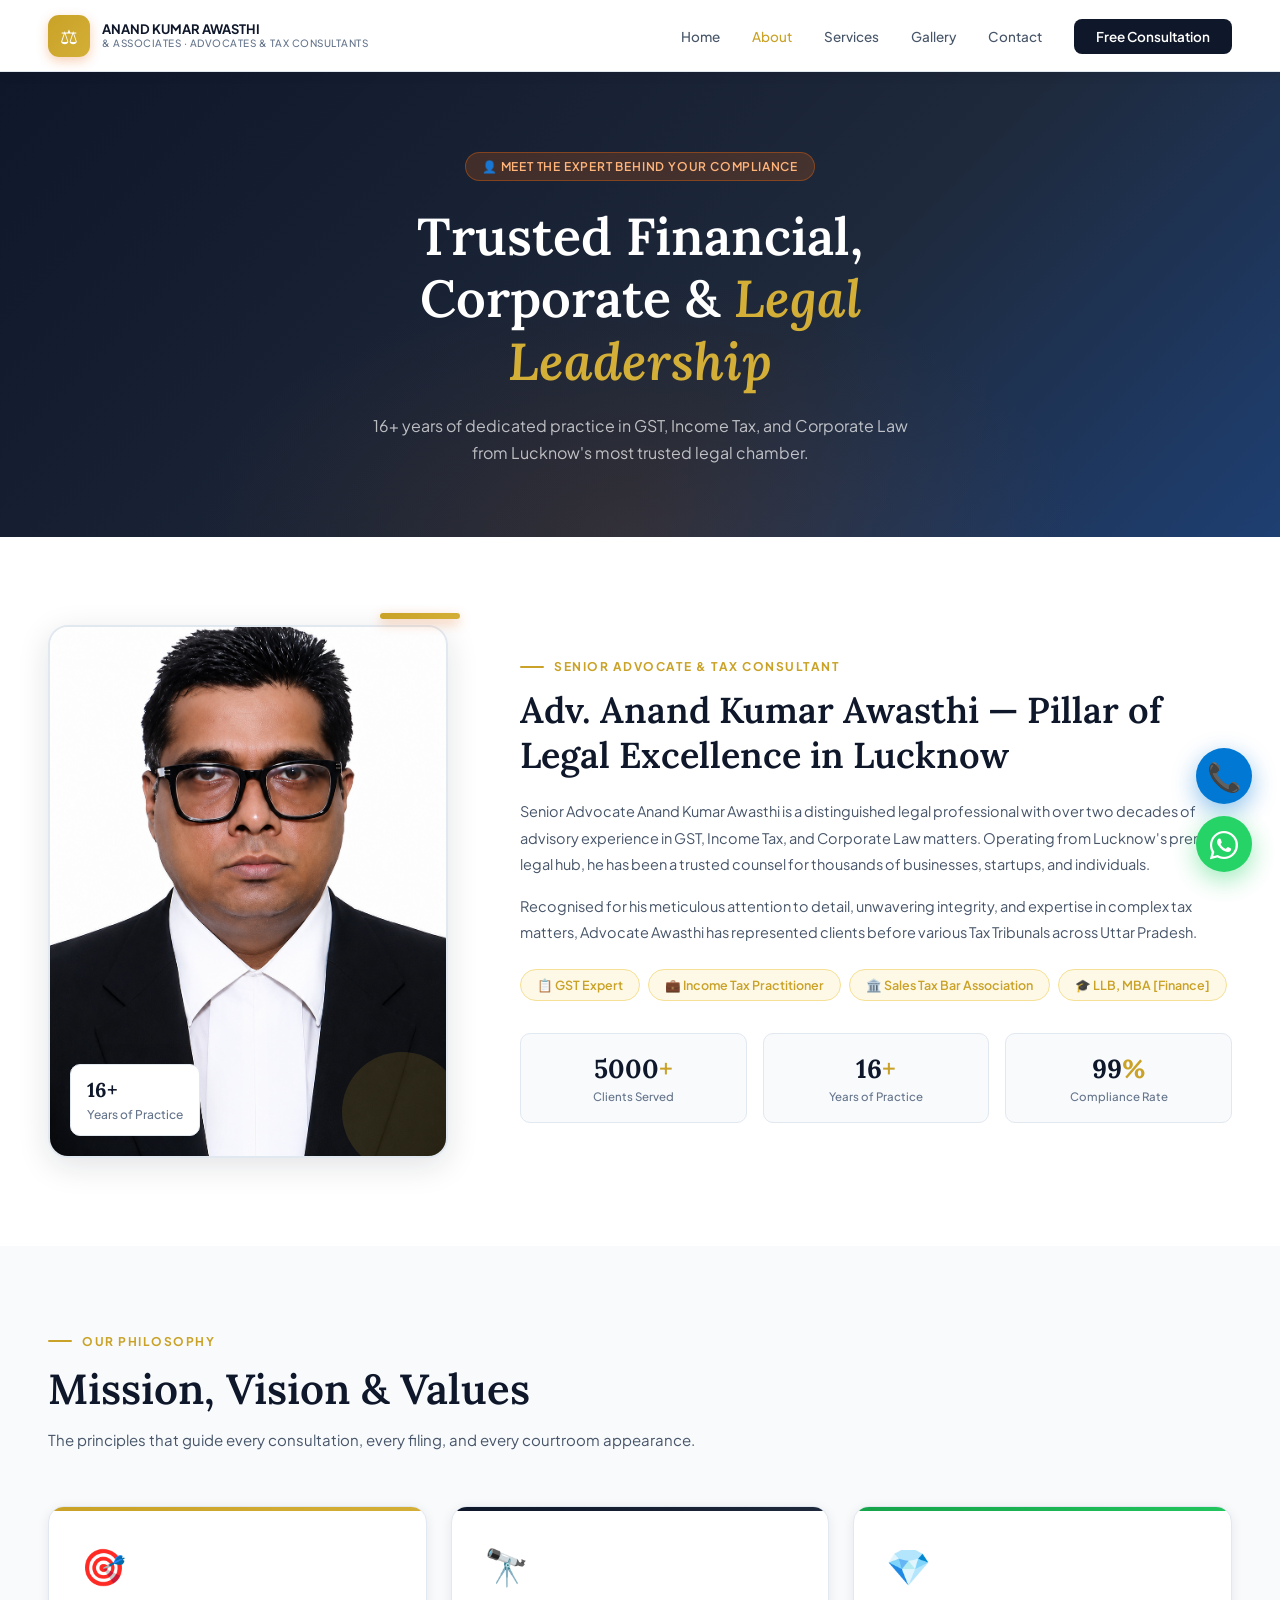
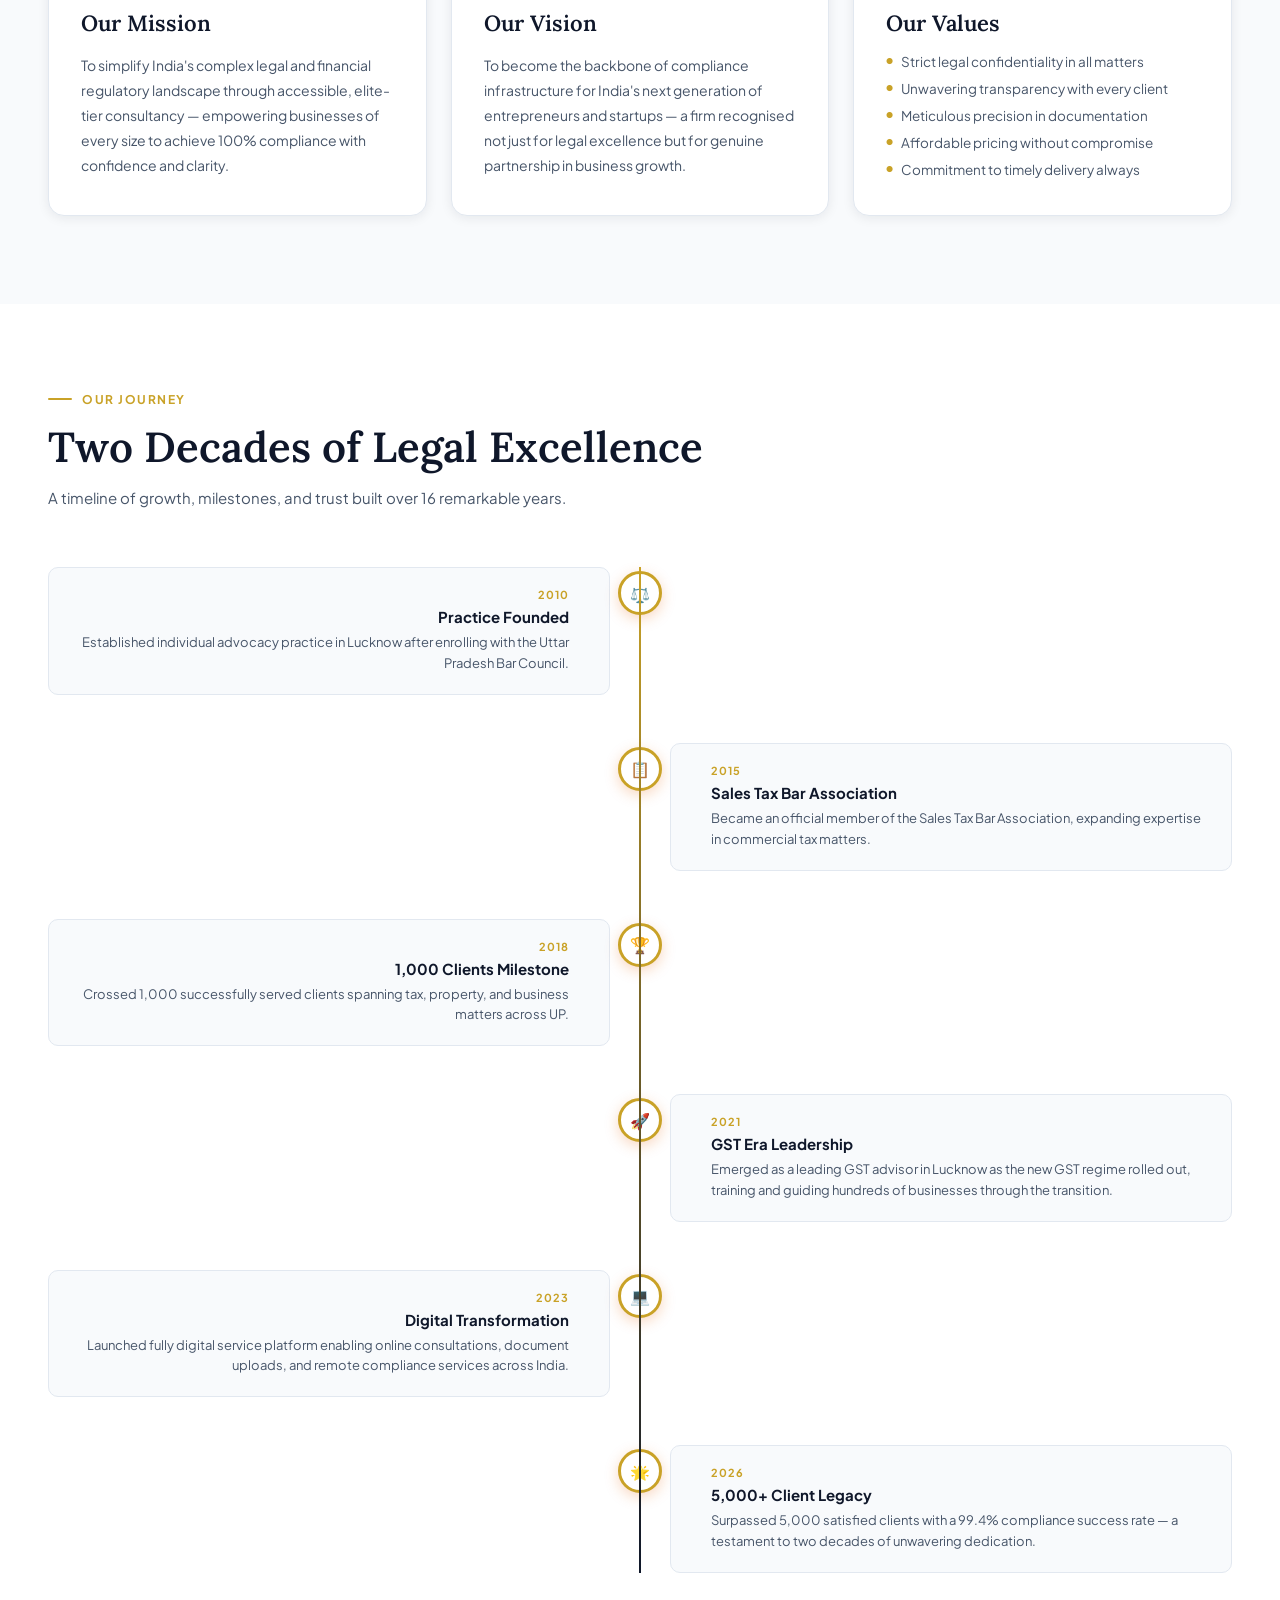
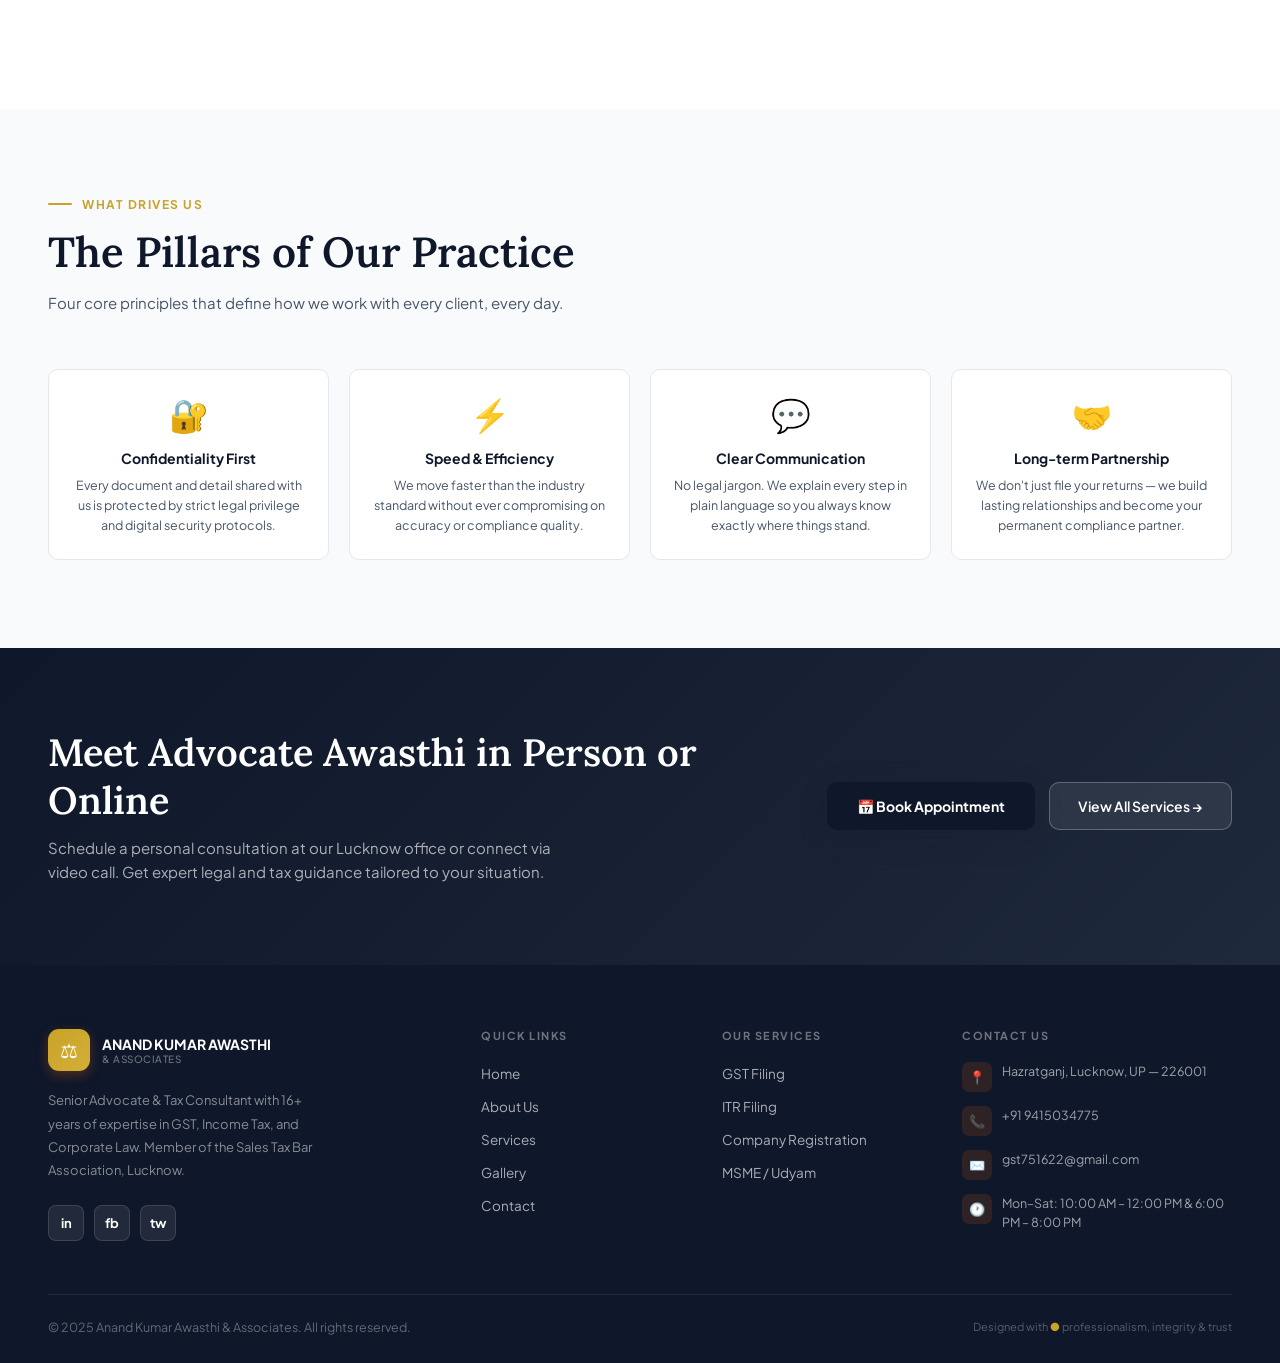
==== about.html @ 97f3510e "koi" ====
<!DOCTYPE html>
<html lang="en">
<head>
<meta charset="UTF-8">
<meta name="viewport" content="width=device-width, initial-scale=1.0">
<title>About Us — Anand Kumar Awasthi & Associates</title>
<link href="https://fonts.googleapis.com/css2?family=Plus+Jakarta+Sans:wght@300;400;500;600;700;800&family=Lora:ital,wght@0,400;0,600;0,700;1,400;1,600&display=swap" rel="stylesheet">
<link rel="stylesheet" href="https://cdn.jsdelivr.net/npm/bootstrap-icons@1.13.1/font/bootstrap-icons.min.css">
<style>
  :root {
    --navy: #0F172A;
    --navy-light: #1E293B;
    --navy-mid: #334155;
    --orange: #C9A227;
    --orange-light: #D4AF37;
    --orange-pale: #FEF9E7;
    --orange-mid: #F5E095;
    --white: #FFFFFF;
    --off-white: #F8FAFC;
    --cream: #F8FAFC;
    --text-dark: #111827;
    --text-mid: #475569;
    --text-light: #64748B;
    --border: #E2E8F0;
    --shadow-sm: 0 2px 12px rgba(15,23,42,0.08);
    --shadow-md: 0 8px 32px rgba(15,23,42,0.12);
    --shadow-lg: 0 20px 60px rgba(15,23,42,0.18);
    --radius: 16px;
    --radius-sm: 10px;
  }
  *, *::before, *::after { box-sizing: border-box; margin: 0; padding: 0; }
  html { scroll-behavior: smooth; }
  body { font-family: 'Plus Jakarta Sans', sans-serif; background: var(--cream); color: var(--text-dark); overflow-x: hidden; }

  nav {
    position: sticky; top: 0; z-index: 200;
    background: rgba(255,255,255,0.96); backdrop-filter: blur(20px);
    border-bottom: 1px solid var(--border);
    padding: 0 48px; display: flex; align-items: center;
    justify-content: space-between; height: 72px; box-shadow: var(--shadow-sm);
  }
  .nav-logo { display: flex; align-items: center; gap: 12px; text-decoration: none; }
  .nav-logo-icon { width: 42px; height: 42px; background: linear-gradient(135deg, var(--orange), var(--orange-light)); border-radius: 11px; display: flex; align-items: center; justify-content: center; font-size: 20px; color: white; box-shadow: 0 4px 12px rgba(232,101,10,0.3); }
  .nav-logo-text { display: flex; flex-direction: column; line-height: 1.2; }
  .nav-logo-text strong { font-size: 13px; font-weight: 700; color: var(--navy); }
  .nav-logo-text span { font-size: 10px; color: var(--text-light); letter-spacing: 0.5px; text-transform: uppercase; font-weight: 500; }
  .nav-links { display: flex; align-items: center; gap: 32px; list-style: none; }
  .nav-links a { text-decoration: none; font-size: 13.5px; font-weight: 500; color: var(--text-mid); transition: color 0.2s; }
  .nav-links a:hover, .nav-links a.active { color: var(--orange); }
  .nav-cta { background: var(--navy); color: white !important; padding: 9px 22px; border-radius: 8px; font-weight: 600 !important; transition: all 0.2s !important; }
  .nav-cta:hover { background: var(--navy-light) !important; transform: translateY(-1px); }

  .page-hero {
    background: linear-gradient(135deg, var(--navy) 0%, var(--navy-light) 60%, #1e3f72 100%);
    padding: 80px 48px 70px; text-align: center; position: relative; overflow: hidden;
  }
  .page-hero::before { content: ''; position: absolute; inset: 0; background: radial-gradient(ellipse 50% 80% at 50% 100%, rgba(232,101,10,0.1), transparent 70%); }
  .hero-badge { display: inline-flex; align-items: center; gap: 6px; background: rgba(232,101,10,0.2); border: 1px solid rgba(232,101,10,0.4); border-radius: 100px; padding: 6px 16px; font-size: 12px; color: #FFB47A; font-weight: 600; letter-spacing: 0.8px; text-transform: uppercase; margin-bottom: 24px; position: relative; z-index: 1; }
  .page-hero h1 { font-family: 'Lora', serif; font-size: clamp(32px,4.5vw,52px); color: white; font-weight: 600; line-height: 1.2; max-width: 680px; margin: 0 auto 20px; position: relative; z-index: 1; }
  .page-hero h1 em { color: var(--orange-light); font-style: italic; }
  .page-hero p { color: rgba(255,255,255,0.7); font-size: 16px; max-width: 540px; margin: 0 auto; line-height: 1.7; position: relative; z-index: 1; }

  /* ADVOCATE SPOTLIGHT */
  .spotlight { background: white; padding: 88px 48px; }
  .spotlight-inner { max-width: 1240px; margin: 0 auto; display: grid; grid-template-columns: 400px 1fr; gap: 72px; align-items: center; }
  .advocate-portrait {
    position: relative;
  }
  .portrait-frame {
    width: 100%; aspect-ratio: 3/4; border-radius: 20px;
    background: linear-gradient(135deg, var(--off-white) 0%, #EDE8E0 100%);
    border: 2px solid var(--border); position: relative; overflow: hidden;
    display: flex; align-items: center; justify-content: center;
    box-shadow: var(--shadow-md);
  }
  .portrait-placeholder {
    display: flex; flex-direction: column; align-items: center;
    justify-content: center; gap: 12px; width: 100%; height: 100%;
  }
  .portrait-placeholder .pp-icon { font-size: 80px; opacity: 0.3; }
  .portrait-placeholder p { font-size: 13px; color: var(--text-mid); font-weight: 500; opacity: 0.3; }
  .portrait-placeholder img { width: 100%; height: 100%; object-fit: cover; opacity: 1; }
  .portrait-accent {
    position: absolute; bottom: -16px; right: -16px;
    width: 120px; height: 120px;
    background: linear-gradient(135deg, var(--orange), var(--orange-light));
    border-radius: 50%; opacity: 0.15;
  }
  .portrait-badge {
    position: absolute; bottom: 20px; left: 20px;
    background: white; border: 1px solid var(--border);
    border-radius: var(--radius-sm); padding: 12px 16px;
    box-shadow: var(--shadow-md);
  }
  .portrait-badge strong { display: block; font-size: 20px; font-weight: 800; color: var(--navy); font-family: 'Lora', serif; }
  .portrait-badge span { font-size: 12px; color: var(--text-light); font-weight: 500; }
  .advocate-bars {
    position: absolute; top: -12px; right: -12px;
    width: 80px; height: 6px; border-radius: 3px;
    background: linear-gradient(90deg, var(--orange), var(--orange-light));
    box-shadow: 0 4px 12px rgba(232,101,10,0.4);
  }

  .advocate-info .section-label { display: flex; align-items: center; gap: 10px; font-size: 12px; font-weight: 700; letter-spacing: 1.5px; text-transform: uppercase; color: var(--orange); margin-bottom: 14px; }
  .advocate-info .section-label::before { content: ''; display: block; width: 24px; height: 2px; background: var(--orange); border-radius: 2px; }
  .advocate-info h2 { font-family: 'Lora', serif; font-size: clamp(26px,3vw,36px); color: var(--navy); font-weight: 600; line-height: 1.25; margin-bottom: 20px; }
  .advocate-info p { color: var(--text-mid); font-size: 14.5px; line-height: 1.8; margin-bottom: 16px; }
  .credential-tags { display: flex; flex-wrap: wrap; gap: 8px; margin: 24px 0; }
  .credential-tag { padding: 7px 16px; background: var(--orange-pale); border: 1px solid var(--orange-mid); border-radius: 100px; font-size: 12.5px; font-weight: 600; color: var(--orange); }
  .credential-stats { display: grid; grid-template-columns: repeat(3,1fr); gap: 16px; margin-top: 32px; }
  .cs-item { background: var(--off-white); border: 1px solid var(--border); border-radius: var(--radius-sm); padding: 18px 20px; text-align: center; transition: all 0.2s; }
  .cs-item:hover { background: var(--navy); border-color: var(--navy); }
  .cs-item:hover .cs-num, .cs-item:hover .cs-label { color: white; }
  .cs-num { font-size: 26px; font-weight: 800; color: var(--navy); font-family: 'Lora', serif; }
  .cs-num span { color: var(--orange); }
  .cs-item:hover .cs-num span { color: var(--orange-light); }
  .cs-label { font-size: 11.5px; color: var(--text-light); font-weight: 500; margin-top: 4px; }

  /* MVV CARDS */
  .mvv-section { background: var(--off-white); padding: 88px 48px; }
  .section-header { max-width: 1240px; margin: 0 auto 52px; }
  .section-label { display: flex; align-items: center; gap: 10px; font-size: 12px; font-weight: 700; letter-spacing: 1.5px; text-transform: uppercase; color: var(--orange); margin-bottom: 14px; }
  .section-label::before { content: ''; display: block; width: 24px; height: 2px; background: var(--orange); border-radius: 2px; }
  .section-title { font-family: 'Lora', serif; font-size: clamp(28px,3.5vw,42px); color: var(--navy); font-weight: 600; line-height: 1.25; margin-bottom: 12px; }
  .section-sub { color: var(--text-mid); font-size: 15px; line-height: 1.75; }
  .mvv-grid { max-width: 1240px; margin: 0 auto; display: grid; grid-template-columns: repeat(3,1fr); gap: 24px; }
  .mvv-card { background: white; border: 1px solid var(--border); border-radius: var(--radius); padding: 36px 32px; box-shadow: var(--shadow-sm); transition: all 0.3s; position: relative; overflow: hidden; }
  .mvv-card::after { content: ''; position: absolute; top: 0; left: 0; right: 0; height: 4px; }
  .mvv-card.mission::after { background: linear-gradient(90deg, var(--orange), var(--orange-light)); }
  .mvv-card.vision::after { background: linear-gradient(90deg, var(--navy), var(--navy-light)); }
  .mvv-card.values::after { background: linear-gradient(90deg, #16a34a, #22c55e); }
  .mvv-card:hover { box-shadow: var(--shadow-md); transform: translateY(-4px); }
  .mvv-icon { font-size: 36px; margin-bottom: 20px; }
  .mvv-card h3 { font-family: 'Lora', serif; font-size: 22px; color: var(--navy); font-weight: 600; margin-bottom: 16px; }
  .mvv-card p { font-size: 14px; color: var(--text-mid); line-height: 1.8; }
  .mvv-list { list-style: none; display: flex; flex-direction: column; gap: 10px; margin-top: 14px; }
  .mvv-list li { font-size: 13.5px; color: var(--text-mid); display: flex; align-items: center; gap: 8px; }
  .mvv-list li::before { content: '●'; color: var(--orange); font-size: 8px; flex-shrink: 0; }

  /* TIMELINE */
  .timeline-section { background: white; padding: 88px 48px; }
  .timeline-inner { max-width: 1240px; margin: 0 auto; }
  .timeline { margin-top: 56px; position: relative; }
  .timeline::before { content: ''; position: absolute; left: 50%; transform: translateX(-50%); top: 0; bottom: 0; width: 2px; background: linear-gradient(to bottom, var(--orange), var(--navy)); }
  .timeline-item { display: grid; grid-template-columns: 1fr 60px 1fr; gap: 0; margin-bottom: 48px; align-items: start; }
  .timeline-item:nth-child(odd) .tl-content { grid-column: 1; text-align: right; padding-right: 40px; }
  .timeline-item:nth-child(odd) .tl-empty { grid-column: 3; }
  .timeline-item:nth-child(even) .tl-content { grid-column: 3; padding-left: 40px; }
  .timeline-item:nth-child(even) .tl-empty { grid-column: 1; }
  .tl-dot { grid-column: 2; display: flex; justify-content: center; align-items: flex-start; padding-top: 4px; }
  .tl-dot-inner { width: 44px; height: 44px; border-radius: 50%; background: white; border: 3px solid var(--orange); display: flex; align-items: center; justify-content: center; font-size: 16px; box-shadow: 0 4px 14px rgba(232,101,10,0.25); }
  .tl-content { background: var(--off-white); border: 1px solid var(--border); border-radius: var(--radius-sm); padding: 20px 24px; transition: all 0.2s; }
  .tl-content:hover { box-shadow: var(--shadow-sm); border-color: rgba(232,101,10,0.2); }
  .tl-year { font-size: 11px; font-weight: 700; color: var(--orange); letter-spacing: 1px; text-transform: uppercase; margin-bottom: 6px; }
  .tl-content h4 { font-size: 15px; font-weight: 700; color: var(--navy); margin-bottom: 6px; }
  .tl-content p { font-size: 13px; color: var(--text-mid); line-height: 1.6; }

  /* TEAM SECTION */
  .team-section { background: var(--cream); padding: 88px 48px; }
  .values-grid { max-width: 1240px; margin: 52px auto 0; display: grid; grid-template-columns: repeat(4,1fr); gap: 20px; }
  .value-card { background: white; border: 1px solid var(--border); border-radius: var(--radius-sm); padding: 24px 20px; text-align: center; transition: all 0.3s; }
  .value-card:hover { box-shadow: var(--shadow-sm); transform: translateY(-3px); border-color: rgba(232,101,10,0.2); }
  .vc-icon { font-size: 32px; margin-bottom: 14px; }
  .value-card h4 { font-size: 14px; font-weight: 700; color: var(--navy); margin-bottom: 8px; }
  .value-card p { font-size: 12.5px; color: var(--text-mid); line-height: 1.6; }

  /* CTA */
  .cta-section { background: linear-gradient(135deg, var(--navy), var(--navy-light)); padding: 80px 48px; }
  .cta-inner { max-width: 1240px; margin: 0 auto; display: flex; align-items: center; justify-content: space-between; gap: 48px; }
  .cta-text h2 { font-family: 'Lora', serif; font-size: clamp(26px,3vw,38px); color: white; font-weight: 600; margin-bottom: 12px; }
  .cta-text p { color: rgba(255,255,255,0.65); font-size: 15px; max-width: 540px; line-height: 1.65; }
  .btn-primary { padding: 14px 30px; background: var(--navy); border: none; border-radius: 10px; font-family: 'Plus Jakarta Sans', sans-serif; font-size: 14px; font-weight: 700; color: white; cursor: pointer; box-shadow: var(--shadow-md); transition: all 0.25s; text-decoration: none; display: inline-flex; align-items: center; gap: 8px; }
  .btn-primary:hover { transform: translateY(-3px); box-shadow: var(--shadow-lg); background: var(--navy-light); }
  .btn-outline { padding: 14px 28px; background: rgba(255,255,255,0.08); border: 1.5px solid rgba(255,255,255,0.25); border-radius: 10px; font-family: 'Plus Jakarta Sans', sans-serif; font-size: 14px; font-weight: 600; color: white; cursor: pointer; transition: all 0.25s; text-decoration: none; display: inline-flex; align-items: center; gap: 8px; }
  .btn-outline:hover { background: rgba(255,255,255,0.15); }
  .cta-btns { display: flex; gap: 14px; flex-shrink: 0; }

  footer { background: var(--navy); color: white; padding: 64px 48px 28px; }
  .footer-grid { display: grid; grid-template-columns: 2fr 1fr 1fr 1.4fr; gap: 48px; max-width: 1240px; margin: 0 auto 48px; }
  .footer-brand p { font-size: 13px; color: rgba(255,255,255,0.5); line-height: 1.8; margin: 18px 0 22px; max-width: 280px; }
  .footer-socials { display: flex; gap: 10px; }
  .social-btn { width: 36px; height: 36px; border-radius: 8px; background: rgba(255,255,255,0.08); border: 1px solid rgba(255,255,255,0.12); display: flex; align-items: center; justify-content: center; font-size: 13px; cursor: pointer; transition: all 0.2s; color: white; text-decoration: none; font-weight: 700; }
  .social-btn:hover { background: var(--orange); border-color: var(--orange); }
  .footer-col h4 { font-size: 11px; font-weight: 700; text-transform: uppercase; letter-spacing: 1.5px; color: rgba(255,255,255,0.4); margin-bottom: 20px; }
  .footer-col ul { list-style: none; display: flex; flex-direction: column; gap: 12px; }
  .footer-col ul li a { font-size: 13.5px; color: rgba(255,255,255,0.65); text-decoration: none; transition: color 0.2s; }
  .footer-col ul li a:hover { color: var(--orange-light); }
  .fci { display: flex; align-items: flex-start; gap: 10px; margin-bottom: 14px; }
  .fci-icon { width: 30px; height: 30px; background: rgba(232,101,10,0.15); border-radius: 7px; display: flex; align-items: center; justify-content: center; font-size: 13px; flex-shrink: 0; }
  .fci-text { font-size: 12.5px; color: rgba(255,255,255,0.6); line-height: 1.5; }
  .footer-bottom { border-top: 1px solid rgba(255,255,255,0.08); padding-top: 24px; max-width: 1240px; margin: 0 auto; display: flex; align-items: center; justify-content: space-between; }
  .footer-bottom p { font-size: 12.5px; color: rgba(255,255,255,0.35); }
  .footer-badge { font-size: 11px; color: rgba(255,255,255,0.3); }
  .footer-badge span { color: var(--orange); }
  .contact-fab-group {
    position: fixed;
    bottom: 28px;
    right: 28px;
    display: flex;
    flex-direction: column;
    gap: 12px;
    z-index: 999;
  }

  .wa-fab,
  .call-fab {
    width: 56px;
    height: 56px;
    border-radius: 50%;
    display: flex;
    align-items: center;
    justify-content: center;
    font-size: 28px;
    text-decoration: none;
    box-shadow: 0 8px 24px rgba(0, 0, 0, 0.25);
    transition: all 0.3s ease;
    border: none;
    cursor: pointer;
  }

  .wa-fab {
    background: #25D366;
    color: white;
    box-shadow: 0 8px 24px rgba(37, 211, 102, 0.45);
    animation: waPulse 2.5s infinite;
  }

  .wa-fab:hover {
    transform: scale(1.15) translateY(-8px);
    box-shadow: 0 12px 32px rgba(37, 211, 102, 0.6);
  }

  .call-fab {
    background: #0078D4;
    color: white;
    box-shadow: 0 8px 24px rgba(0, 120, 212, 0.45);
    animation: callPulse 2.5s infinite 0.3s;
  }

  .call-fab:hover {
    transform: scale(1.15) translateY(-8px);
    box-shadow: 0 12px 32px rgba(0, 120, 212, 0.6);
  }

  @keyframes waPulse {
    0%, 100% { box-shadow: 0 8px 24px rgba(37, 211, 102, 0.45); }
    50% { box-shadow: 0 8px 36px rgba(37, 211, 102, 0.7); }
  }

  @keyframes callPulse {
    0%, 100% { box-shadow: 0 8px 24px rgba(201, 162, 39, 0.45); }
    50% { box-shadow: 0 8px 36px rgba(201, 162, 39, 0.7); }
  }
  ::-webkit-scrollbar { width: 6px; } ::-webkit-scrollbar-thumb { background: rgba(232,101,10,0.3); border-radius: 3px; }
</style>
<link rel="stylesheet" href="style.css">
</head>
<body>

<nav>
  <a href="index.html" class="nav-logo">
    <div class="nav-logo-icon">&#9878;</div>
    <div class="nav-logo-text">
      <strong>ANAND KUMAR AWASTHI</strong>
      <span>& Associates · Advocates & Tax Consultants</span>
    </div>
  </a>
  <input class="nav-check" type="checkbox" id="nav-toggle" aria-label="Open navigation menu">
  <label class="nav-toggle" for="nav-toggle">
    <span></span>
    <span></span>
    <span></span>
  </label>
  <ul class="nav-links">
    <li><a href="index.html">Home</a></li>
    <li><a href="about.html" class="active">About</a></li>
    <li><a href="services.html">Services</a></li>
    <li><a href="gallery.html">Gallery</a></li>
    <li><a href="contact.html">Contact</a></li>
    <li><a href="contact.html" class="nav-cta">Free Consultation</a></li>
  </ul>
</nav>

<div class="page-hero">
  <div class="hero-badge">👤 Meet the Expert Behind Your Compliance</div>
  <h1>Trusted Financial, Corporate & <em>Legal Leadership</em></h1>
  <p>16+ years of dedicated practice in GST, Income Tax, and Corporate Law from Lucknow's most trusted legal chamber.</p>
</div>

<!-- ADVOCATE SPOTLIGHT -->
<section class="spotlight">
  <div class="spotlight-inner">
    <div class="advocate-portrait">
      <div class="portrait-frame">
        <div class="portrait-placeholder">
          
          <img src="./images/anand kumar awasthi.png" alt="">
        </div>
        <div class="portrait-accent"></div>
        <div class="portrait-badge">
          <strong>16+</strong>
          <span>Years of Practice</span>
        </div>
      </div>
      <div class="advocate-bars"></div>
    </div>
    <div class="advocate-info">
      <div class="section-label">Senior Advocate & Tax Consultant</div>
      <h2>Adv. Anand Kumar Awasthi — Pillar of Legal Excellence in Lucknow</h2>
      <p>Senior Advocate Anand Kumar Awasthi is a distinguished legal professional with over two decades of advisory experience in GST, Income Tax, and Corporate Law matters. Operating from Lucknow's premier legal hub, he has been a trusted counsel for thousands of businesses, startups, and individuals.</p>
      <p>Recognised for his meticulous attention to detail, unwavering integrity, and expertise in complex tax matters, Advocate Awasthi has represented clients before various Tax Tribunals across Uttar Pradesh.</p>
      <div class="credential-tags">
        <span class="credential-tag">📋 GST Expert</span>
        <span class="credential-tag">💼 Income Tax Practitioner</span>
        <span class="credential-tag">🏛️ Sales Tax Bar Association</span>
        <span class="credential-tag">🎓 LLB, MBA [Finance]</span>
      </div>
      <div class="credential-stats">
        <div class="cs-item">
          <div class="cs-num">5000<span>+</span></div>
          <div class="cs-label">Clients Served</div>
        </div>
        <div class="cs-item">
          <div class="cs-num">16<span>+</span></div>
          <div class="cs-label">Years of Practice</div>
        </div>
        <div class="cs-item">
          <div class="cs-num">99<span>%</span></div>
          <div class="cs-label">Compliance Rate</div>
        </div>
      </div>
    </div>
  </div>
</section>

<!-- MISSION VISION VALUES -->
<section class="mvv-section">
  <div class="section-header">
    <div class="section-label">Our Philosophy</div>
    <h2 class="section-title">Mission, Vision & Values</h2>
    <p class="section-sub">The principles that guide every consultation, every filing, and every courtroom appearance.</p>
  </div>
  <div class="mvv-grid">
    <div class="mvv-card mission">
      <div class="mvv-icon">🎯</div>
      <h3>Our Mission</h3>
      <p>To simplify India's complex legal and financial regulatory landscape through accessible, elite-tier consultancy — empowering businesses of every size to achieve 100% compliance with confidence and clarity.</p>
    </div>
    <div class="mvv-card vision">
      <div class="mvv-icon">🔭</div>
      <h3>Our Vision</h3>
      <p>To become the backbone of compliance infrastructure for India's next generation of entrepreneurs and startups — a firm recognised not just for legal excellence but for genuine partnership in business growth.</p>
    </div>
    <div class="mvv-card values">
      <div class="mvv-icon">💎</div>
      <h3>Our Values</h3>
      <ul class="mvv-list">
        <li>Strict legal confidentiality in all matters</li>
        <li>Unwavering transparency with every client</li>
        <li>Meticulous precision in documentation</li>
        <li>Affordable pricing without compromise</li>
        <li>Commitment to timely delivery always</li>
      </ul>
    </div>
  </div>
</section>

<!-- FIRM TIMELINE -->
<section class="timeline-section">
  <div class="timeline-inner">
    <div class="section-label">Our Journey</div>
    <h2 class="section-title">Two Decades of Legal Excellence</h2>
    <p class="section-sub">A timeline of growth, milestones, and trust built over 16 remarkable years.</p>
    <div class="timeline">
      <div class="timeline-item">
        <div class="tl-content">
          <div class="tl-year">2010</div>
          <h4>Practice Founded</h4>
          <p>Established individual advocacy practice in Lucknow after enrolling with the Uttar Pradesh Bar Council.</p>
        </div>
        <div class="tl-dot"><div class="tl-dot-inner">⚖️</div></div>
        <div class="tl-empty"></div>
      </div>
      <div class="timeline-item">
        <div class="tl-empty"></div>
        <div class="tl-dot"><div class="tl-dot-inner">📋</div></div>
        <div class="tl-content">
          <div class="tl-year">2015</div>
          <h4>Sales Tax Bar Association</h4>
          <p>Became an official member of the Sales Tax Bar Association, expanding expertise in commercial tax matters.</p>
        </div>
      </div>
      <div class="timeline-item">
        <div class="tl-content">
          <div class="tl-year">2018</div>
          <h4>1,000 Clients Milestone</h4>
          <p>Crossed 1,000 successfully served clients spanning tax, property, and business matters across UP.</p>
        </div>
        <div class="tl-dot"><div class="tl-dot-inner">🏆</div></div>
        <div class="tl-empty"></div>
      </div>
      <div class="timeline-item">
        <div class="tl-empty"></div>
        <div class="tl-dot"><div class="tl-dot-inner">🚀</div></div>
        <div class="tl-content">
          <div class="tl-year">2021</div>
          <h4>GST Era Leadership</h4>
          <p>Emerged as a leading GST advisor in Lucknow as the new GST regime rolled out, training and guiding hundreds of businesses through the transition.</p>
        </div>
      </div>
      <div class="timeline-item">
        <div class="tl-content">
          <div class="tl-year">2023</div>
          <h4>Digital Transformation</h4>
          <p>Launched fully digital service platform enabling online consultations, document uploads, and remote compliance services across India.</p>
        </div>
        <div class="tl-dot"><div class="tl-dot-inner">💻</div></div>
        <div class="tl-empty"></div>
      </div>
      <div class="timeline-item">
        <div class="tl-empty"></div>
        <div class="tl-dot"><div class="tl-dot-inner">🌟</div></div>
        <div class="tl-content">
          <div class="tl-year">2026</div>
          <h4>5,000+ Client Legacy</h4>
          <p>Surpassed 5,000 satisfied clients with a 99.4% compliance success rate — a testament to two decades of unwavering dedication.</p>
        </div>
      </div>
    </div>
  </div>
</section>

<!-- CORE VALUES -->
<section class="team-section">
  <div class="section-inner" style="max-width:1240px;margin:0 auto;">
    <div class="section-label">What Drives Us</div>
    <h2 class="section-title">The Pillars of Our Practice</h2>
    <p class="section-sub">Four core principles that define how we work with every client, every day.</p>
  </div>
  <div class="values-grid">
    <div class="value-card">
      <div class="vc-icon">🔐</div>
      <h4>Confidentiality First</h4>
      <p>Every document and detail shared with us is protected by strict legal privilege and digital security protocols.</p>
    </div>
    <div class="value-card">
      <div class="vc-icon">⚡</div>
      <h4>Speed & Efficiency</h4>
      <p>We move faster than the industry standard without ever compromising on accuracy or compliance quality.</p>
    </div>
    <div class="value-card">
      <div class="vc-icon">💬</div>
      <h4>Clear Communication</h4>
      <p>No legal jargon. We explain every step in plain language so you always know exactly where things stand.</p>
    </div>
    <div class="value-card">
      <div class="vc-icon">🤝</div>
      <h4>Long-term Partnership</h4>
      <p>We don't just file your returns — we build lasting relationships and become your permanent compliance partner.</p>
    </div>
  </div>
</section>

<!-- CTA -->
<section class="cta-section">
  <div class="cta-inner">
    <div class="cta-text">
      <h2>Meet Advocate Awasthi in Person or Online</h2>
      <p>Schedule a personal consultation at our Lucknow office or connect via video call. Get expert legal and tax guidance tailored to your situation.</p>
    </div>
    <div class="cta-btns">
      <a href="contact.html" class="btn-primary">📅 Book Appointment</a>
      <a href="services.html" class="btn-outline">View All Services →</a>
    </div>
  </div>
</section>

<!-- FOOTER -->
<footer>
  <div class="footer-grid">
    <div class="footer-brand">
      <a href="index.html" class="nav-logo" style="display:flex;align-items:center;gap:12px;text-decoration:none;">
        <div class="nav-logo-icon">⚖</div>
        <div class="nav-logo-text"><strong style="color:white;font-size:14px;">ANAND KUMAR AWASTHI</strong><span style="color:rgba(255,255,255,0.4);">& Associates</span></div>
      </a>
      <p>Senior Advocate & Tax Consultant with 16+ years of expertise in GST, Income Tax, and Corporate Law. Member of the Sales Tax Bar Association, Lucknow.</p>
      <div class="footer-socials"><a class="social-btn" href="#">in</a><a class="social-btn" href="#">fb</a><a class="social-btn" href="#">tw</a></div>
    </div>
    <div class="footer-col"><h4>Quick Links</h4><ul><li><a href="index.html">Home</a></li><li><a href="about.html">About Us</a></li><li><a href="services.html">Services</a></li><li><a href="gallery.html">Gallery</a></li><li><a href="contact.html">Contact</a></li></ul></div>
    <div class="footer-col"><h4>Our Services</h4><ul><li><a href="services.html">GST Filing</a></li><li><a href="services.html">ITR Filing</a></li><li><a href="services.html">Company Registration</a></li><li><a href="services.html">MSME / Udyam</a></li></ul></div>
    <div class="footer-col"><h4>Contact Us</h4>
      <div class="fci"><div class="fci-icon">📍</div><div class="fci-text">Hazratganj, Lucknow, UP — 226001</div></div>
      <div class="fci"><div class="fci-icon">📞</div><div class="fci-text">+91 9415034775</div></div>
      <div class="fci"><div class="fci-icon">✉️</div><div class="fci-text">gst751622@gmail.com</div></div>
      <div class="fci"><div class="fci-icon">🕐</div><div class="fci-text">Mon–Sat: 10:00 AM – 12:00 PM & 6:00 PM – 8:00 PM</div></div>
    </div>
  </div>
  <div class="footer-bottom">
    <p>© 2025 Anand Kumar Awasthi & Associates. All rights reserved.</p>
    <div class="footer-badge">Designed with <span>●</span> professionalism, integrity & trust</div>
  </div>
</footer>
<div class="contact-fab-group">
  <a href="tel:+919415034775" class="call-fab" title="Call Us">📞</a>
  <a href="https://wa.me/919415034775?utm_source=chatgpt.com" class="wa-fab" title="WhatsApp Us"><i class="bi bi-whatsapp"></i></a>
</div>
</body>
</html>
---- style.css ----
/* Shared responsive fixes for the advocate pages */
body {
  padding-top: 0 !important;
}

img,
iframe {
  max-width: 100%;
}

nav {
  position: sticky !important;
  top: 0;
  z-index: 1000 !important;
  width: 100%;
}

.nav-check {
  position: absolute;
  width: 1px;
  height: 1px;
  opacity: 0;
  pointer-events: none;
}

.nav-toggle {
  display: none;
  width: 42px;
  height: 42px;
  border: 1px solid var(--border);
  border-radius: 10px;
  align-items: center;
  justify-content: center;
  flex-direction: column;
  gap: 5px;
  cursor: pointer;
  background: var(--white);
  box-shadow: var(--shadow-sm);
}

.nav-toggle span {
  width: 18px;
  height: 2px;
  border-radius: 999px;
  background: var(--navy);
  transition: transform 0.2s ease, opacity 0.2s ease;
}

.nav-check:focus-visible + .nav-toggle {
  outline: 3px solid rgba(201, 162, 39, 0.35);
  outline-offset: 3px;
}

.nav-check:checked + .nav-toggle span:nth-child(1) {
  transform: translateY(7px) rotate(45deg);
}

.nav-check:checked + .nav-toggle span:nth-child(2) {
  opacity: 0;
}

.nav-check:checked + .nav-toggle span:nth-child(3) {
  transform: translateY(-7px) rotate(-45deg);
}

@media (max-width: 1180px) {
  nav {
    padding: 0 28px !important;
  }

  .nav-links {
    gap: 20px !important;
  }

  .hero-inner,
  .spotlight-inner,
  .contact-inner,
  .tab-grid {
    grid-template-columns: 1fr !important;
  }

  .hero-inner {
    gap: 42px !important;
  }

  .stats-inner,
  .services-preview-grid,
  .process-steps,
  .testimonials-grid,
  .mvv-grid,
  .values-grid,
  .reviews-grid {
    grid-template-columns: repeat(2, minmax(0, 1fr)) !important;
  }

  .why-grid {
    grid-template-columns: repeat(2, minmax(0, 1fr)) !important;
  }

  .footer-grid {
    grid-template-columns: repeat(2, minmax(0, 1fr)) !important;
  }

  .cta-inner,
  .cta-banner {
    align-items: flex-start !important;
    flex-direction: column !important;
  }
}

@media (max-width: 768px) {
  nav {
    min-height: 68px !important;
    height: 68px !important;
    padding: 0 18px !important;
  }

  .nav-logo {
    min-width: 0;
  }

  .nav-logo-icon {
    width: 38px !important;
    height: 38px !important;
    border-radius: 10px !important;
    flex: 0 0 auto;
    font-size: 18px !important;
  }

  .nav-logo-text {
    min-width: 0;
  }

  .nav-logo-text strong {
    display: block;
    max-width: 190px;
    overflow: hidden;
    text-overflow: ellipsis;
    white-space: nowrap;
  }

  .nav-logo-text span {
    display: none;
  }

  .nav-toggle {
    display: flex;
    flex: 0 0 auto;
  }

  .nav-links {
    position: absolute;
    top: calc(100% + 10px);
    left: 14px;
    right: 14px;
    display: none !important;
    flex-direction: column;
    align-items: stretch !important;
    gap: 4px !important;
    padding: 10px;
    background: rgba(255, 255, 255, 0.98);
    border: 1px solid var(--border);
    border-radius: 14px;
    box-shadow: var(--shadow-lg);
    max-height: calc(100vh - 92px);
    overflow-y: auto;
  }

  .nav-check:checked ~ .nav-links {
    display: flex !important;
  }

  .nav-links li,
  .nav-links a {
    width: 100%;
  }

  .nav-links a {
    display: flex;
    align-items: center;
    padding: 12px 14px;
    border-radius: 10px;
  }

  .nav-links a:hover,
  .nav-links a.active {
    background: var(--orange-pale);
  }

  .nav-cta {
    justify-content: center;
    margin-top: 4px;
  }

  .hero,
  section,
  .page-hero,
  .spotlight,
  .mvv-section,
  .timeline-section,
  .team-section,
  .contact-hero,
  .contact-section,
  .gallery-hero,
  .gallery-section,
  .reviews-section,
  .cta-section,
  main,
  footer {
    padding-left: 20px !important;
    padding-right: 20px !important;
  }

  .hero {
    min-height: auto !important;
    padding-top: 72px !important;
    padding-bottom: 64px !important;
  }

  .hero-left,
  .page-hero,
  .contact-hero,
  .gallery-hero {
    text-align: center;
  }

  .hero-btns,
  .cta-btns,
  .cta-actions {
    width: 100%;
    flex-direction: column;
  }

  .hero-btns a,
  .cta-btns a,
  .cta-actions button,
  .btn-primary,
  .btn-outline,
  .cta-primary,
  .cta-secondary {
    width: 100%;
    justify-content: center;
    text-align: center;
  }

  .hero-card {
    align-items: flex-start !important;
    padding: 18px !important;
  }

  .hc-badge {
    margin-left: 0 !important;
  }

  .stats-section {
    padding-left: 0 !important;
    padding-right: 0 !important;
  }

  .stats-inner,
  .services-preview-grid,
  .process-steps,
  .testimonials-grid,
  .why-grid,
  .mvv-grid,
  .values-grid,
  .reviews-grid,
  .services-grid,
  .form-grid,
  .form-row,
  .info-meta,
  .time-slots,
  .mode-toggle,
  .tab-grid,
  .footer-grid {
    grid-template-columns: 1fr !important;
  }

  .stat-item {
    border-right: none !important;
    border-bottom: 1px solid var(--border);
    padding: 26px 20px !important;
  }

  .stat-item:last-child {
    border-bottom: none;
  }

  .process-steps::before {
    display: none;
  }

  .process-step {
    padding: 0 !important;
  }

  .spotlight-inner {
    gap: 36px !important;
  }

  .portrait-frame {
    max-width: 340px;
    margin: 0 auto;
  }

  .credential-stats {
    grid-template-columns: 1fr !important;
  }

  .timeline::before {
    left: 22px !important;
    transform: none !important;
  }

  .timeline-item {
    grid-template-columns: 44px 1fr !important;
    gap: 14px !important;
    margin-bottom: 28px !important;
  }

  .timeline-item .tl-empty {
    display: none;
  }

  .timeline-item:nth-child(odd) .tl-content,
  .timeline-item:nth-child(even) .tl-content {
    grid-column: 2 !important;
    padding: 18px !important;
    text-align: left !important;
  }

  .tl-dot {
    grid-column: 1 !important;
  }

  .tabs-header {
    overflow-x: auto;
  }

  .tab-btn {
    min-width: 160px;
    padding: 14px 16px !important;
  }

  .tab-content,
  .contact-form-wrap,
  .modal-body,
  .booking-body {
    padding: 24px 20px !important;
  }

  .info-card,
  .review-card,
  .testimonial-card,
  .service-card,
  .mvv-card,
  .why-card {
    padding: 24px 20px !important;
  }

  .card-actions {
    flex-direction: column;
  }

  .footer-bottom {
    align-items: flex-start !important;
    flex-direction: column;
    gap: 12px;
  }

  .wa-fab,
  .whatsapp-fab {
    width: 50px !important;
    height: 50px !important;
    right: 18px !important;
    bottom: 18px !important;
    font-size: 24px !important;
  }
}

@media (max-width: 480px) {
  nav {
    padding: 0 14px !important;
  }

  .nav-logo-text strong {
    max-width: 150px;
    font-size: 11px !important;
  }

  .hero-badge,
  .section-label {
    justify-content: center;
    text-align: center;
  }

  .page-hero,
  .contact-hero,
  .gallery-hero {
    padding-top: 56px !important;
    padding-bottom: 52px !important;
  }

  .hero-card {
    flex-direction: column;
  }

  .filter-bar {
    justify-content: flex-start !important;
  }

  .filter-btn {
    flex: 1 1 auto;
  }
}
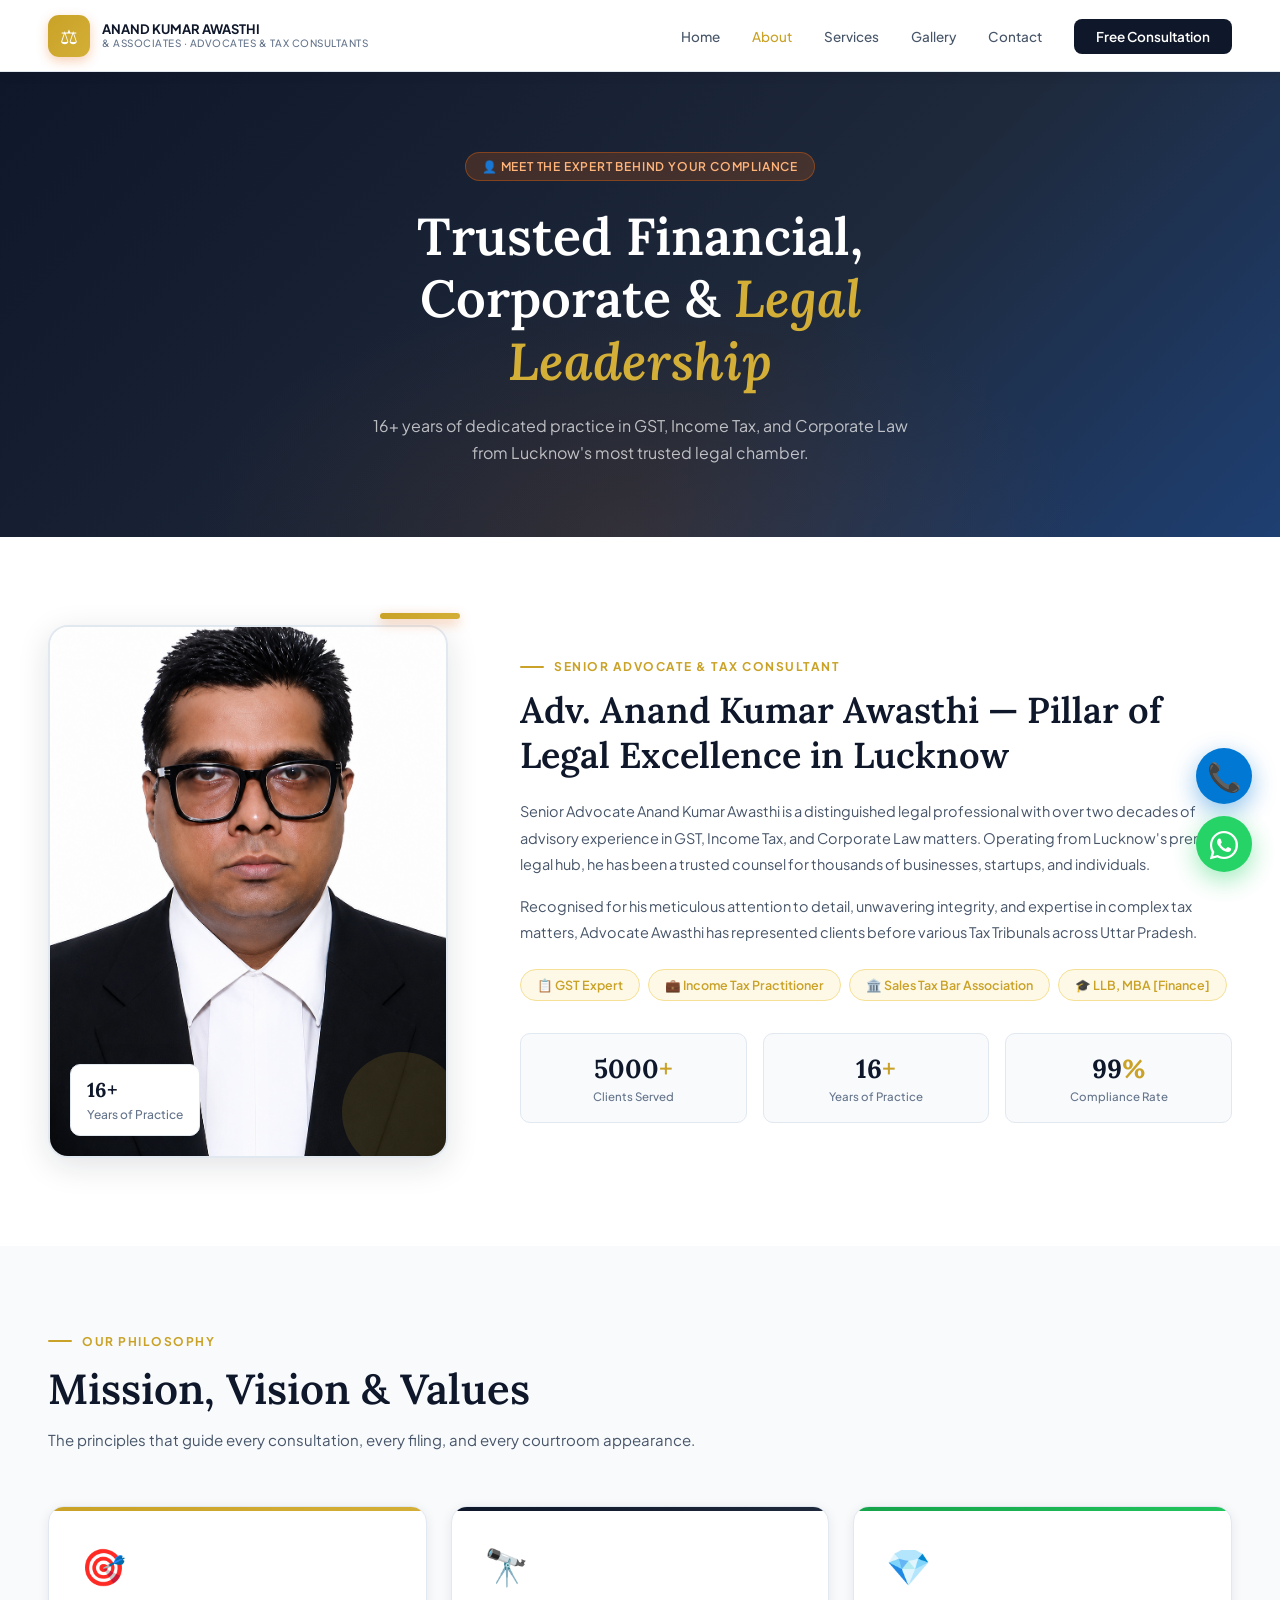
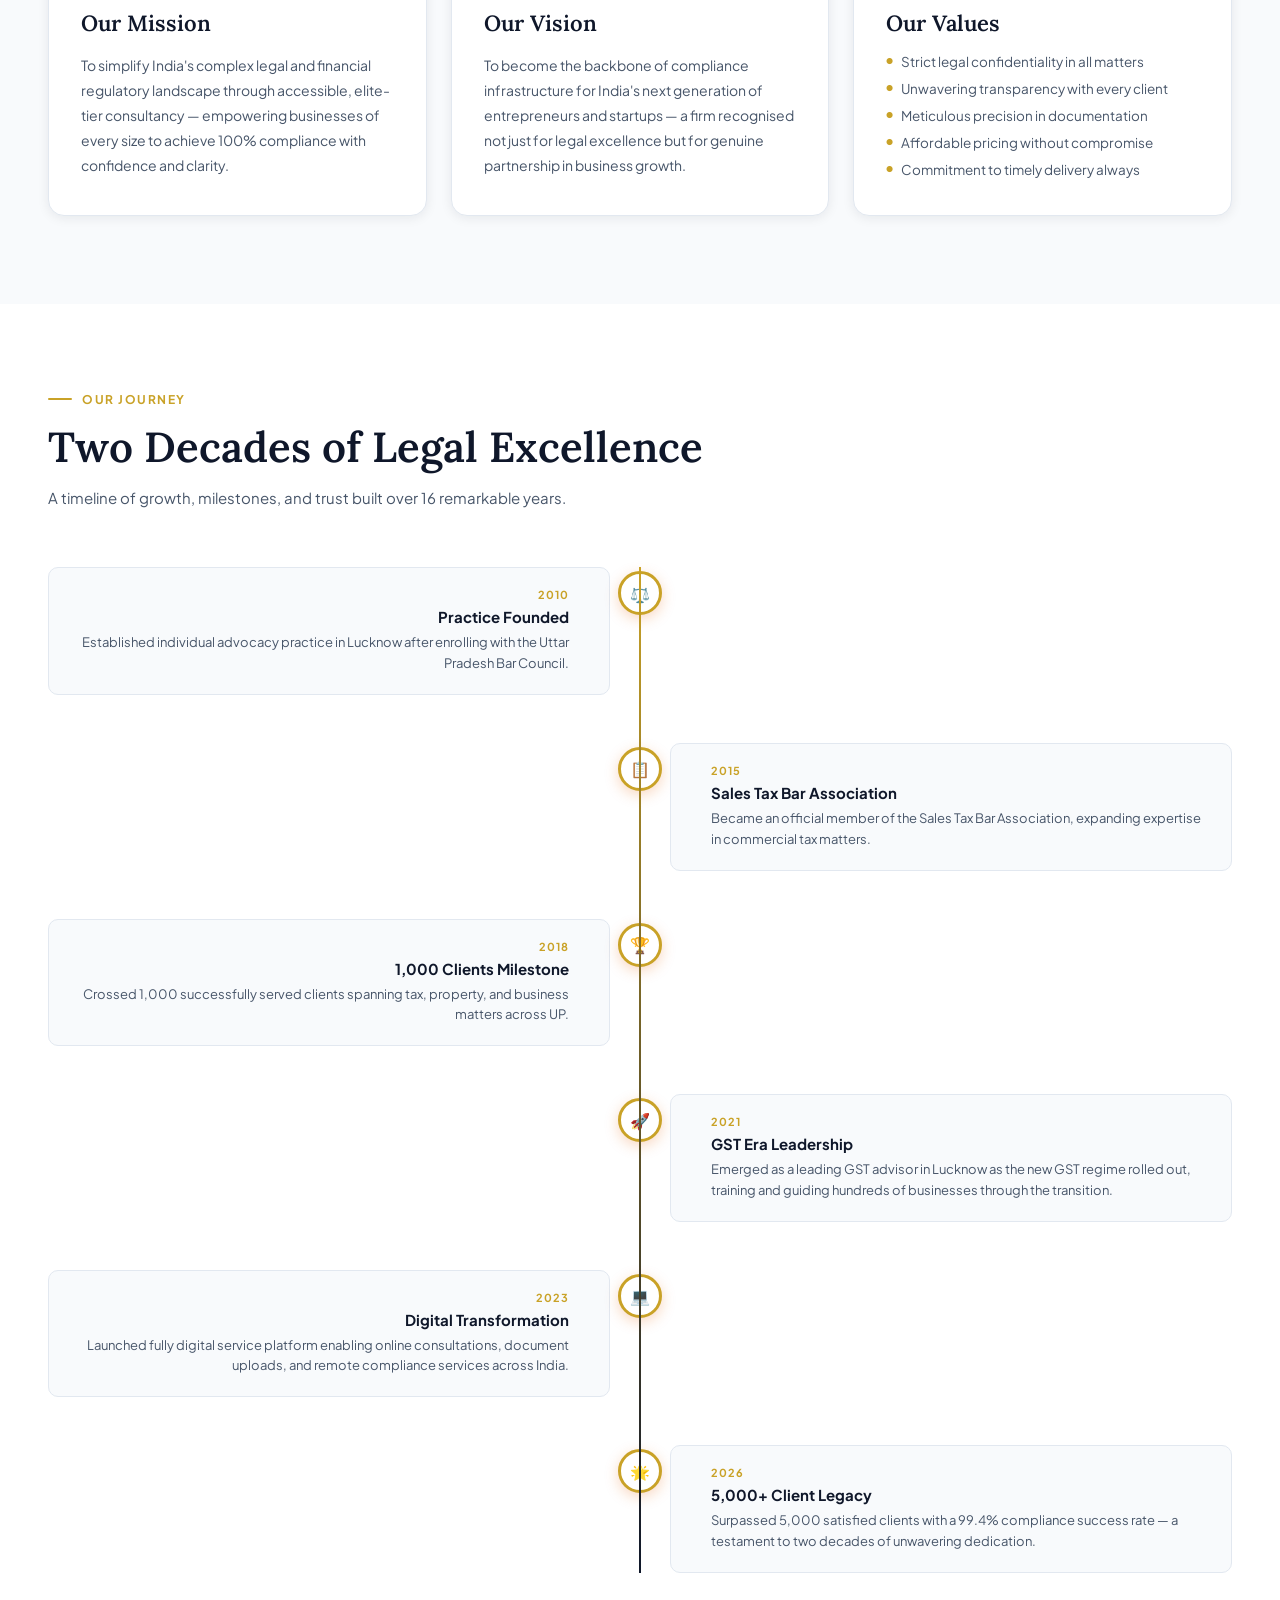
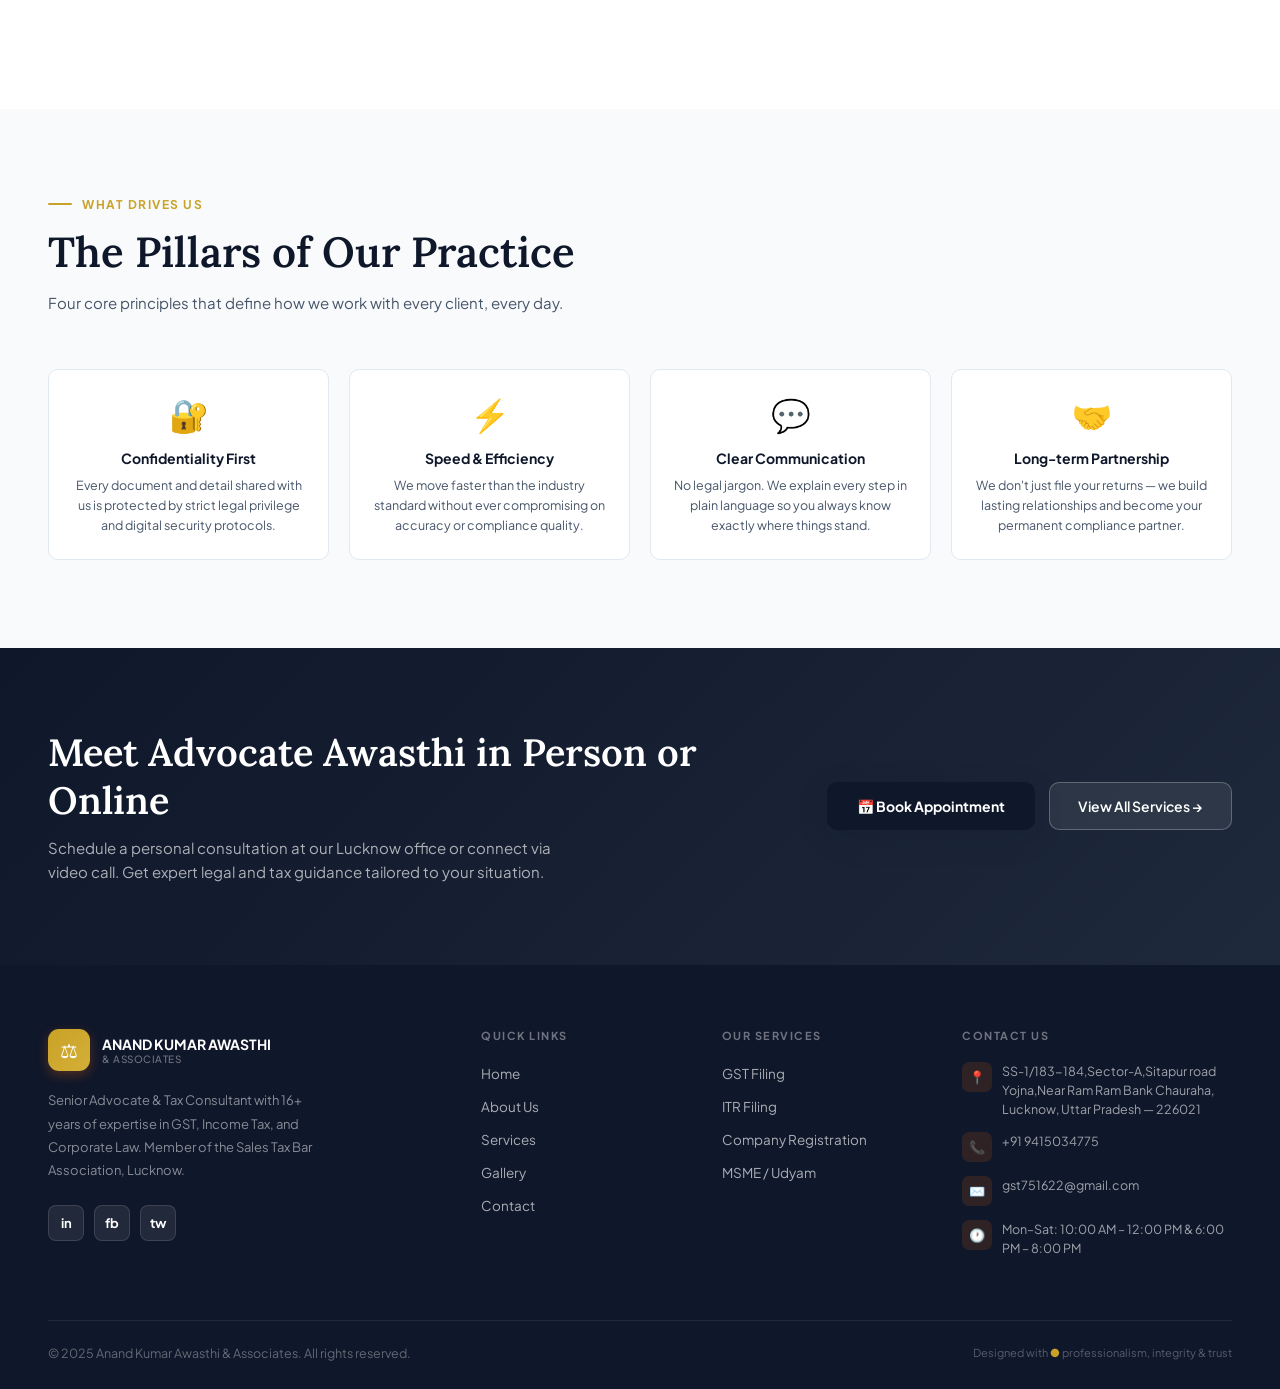
==== commit 94add176: "lpo" ====
--- a/about.html
+++ b/about.html
@@ -489,7 +489,7 @@
     <div class="footer-col"><h4>Quick Links</h4><ul><li><a href="index.html">Home</a></li><li><a href="about.html">About Us</a></li><li><a href="services.html">Services</a></li><li><a href="gallery.html">Gallery</a></li><li><a href="contact.html">Contact</a></li></ul></div>
     <div class="footer-col"><h4>Our Services</h4><ul><li><a href="services.html">GST Filing</a></li><li><a href="services.html">ITR Filing</a></li><li><a href="services.html">Company Registration</a></li><li><a href="services.html">MSME / Udyam</a></li></ul></div>
     <div class="footer-col"><h4>Contact Us</h4>
-      <div class="fci"><div class="fci-icon">📍</div><div class="fci-text">Hazratganj, Lucknow, UP — 226001</div></div>
+      <div class="fci"><div class="fci-icon">📍</div><div class="fci-text">SS-1/183-184,Sector-A,Sitapur road Yojna,Near Ram Ram Bank Chauraha, Lucknow, Uttar Pradesh — 226021</div></div>
       <div class="fci"><div class="fci-icon">📞</div><div class="fci-text">+91 9415034775</div></div>
       <div class="fci"><div class="fci-icon">✉️</div><div class="fci-text">gst751622@gmail.com</div></div>
       <div class="fci"><div class="fci-icon">🕐</div><div class="fci-text">Mon–Sat: 10:00 AM – 12:00 PM & 6:00 PM – 8:00 PM</div></div>
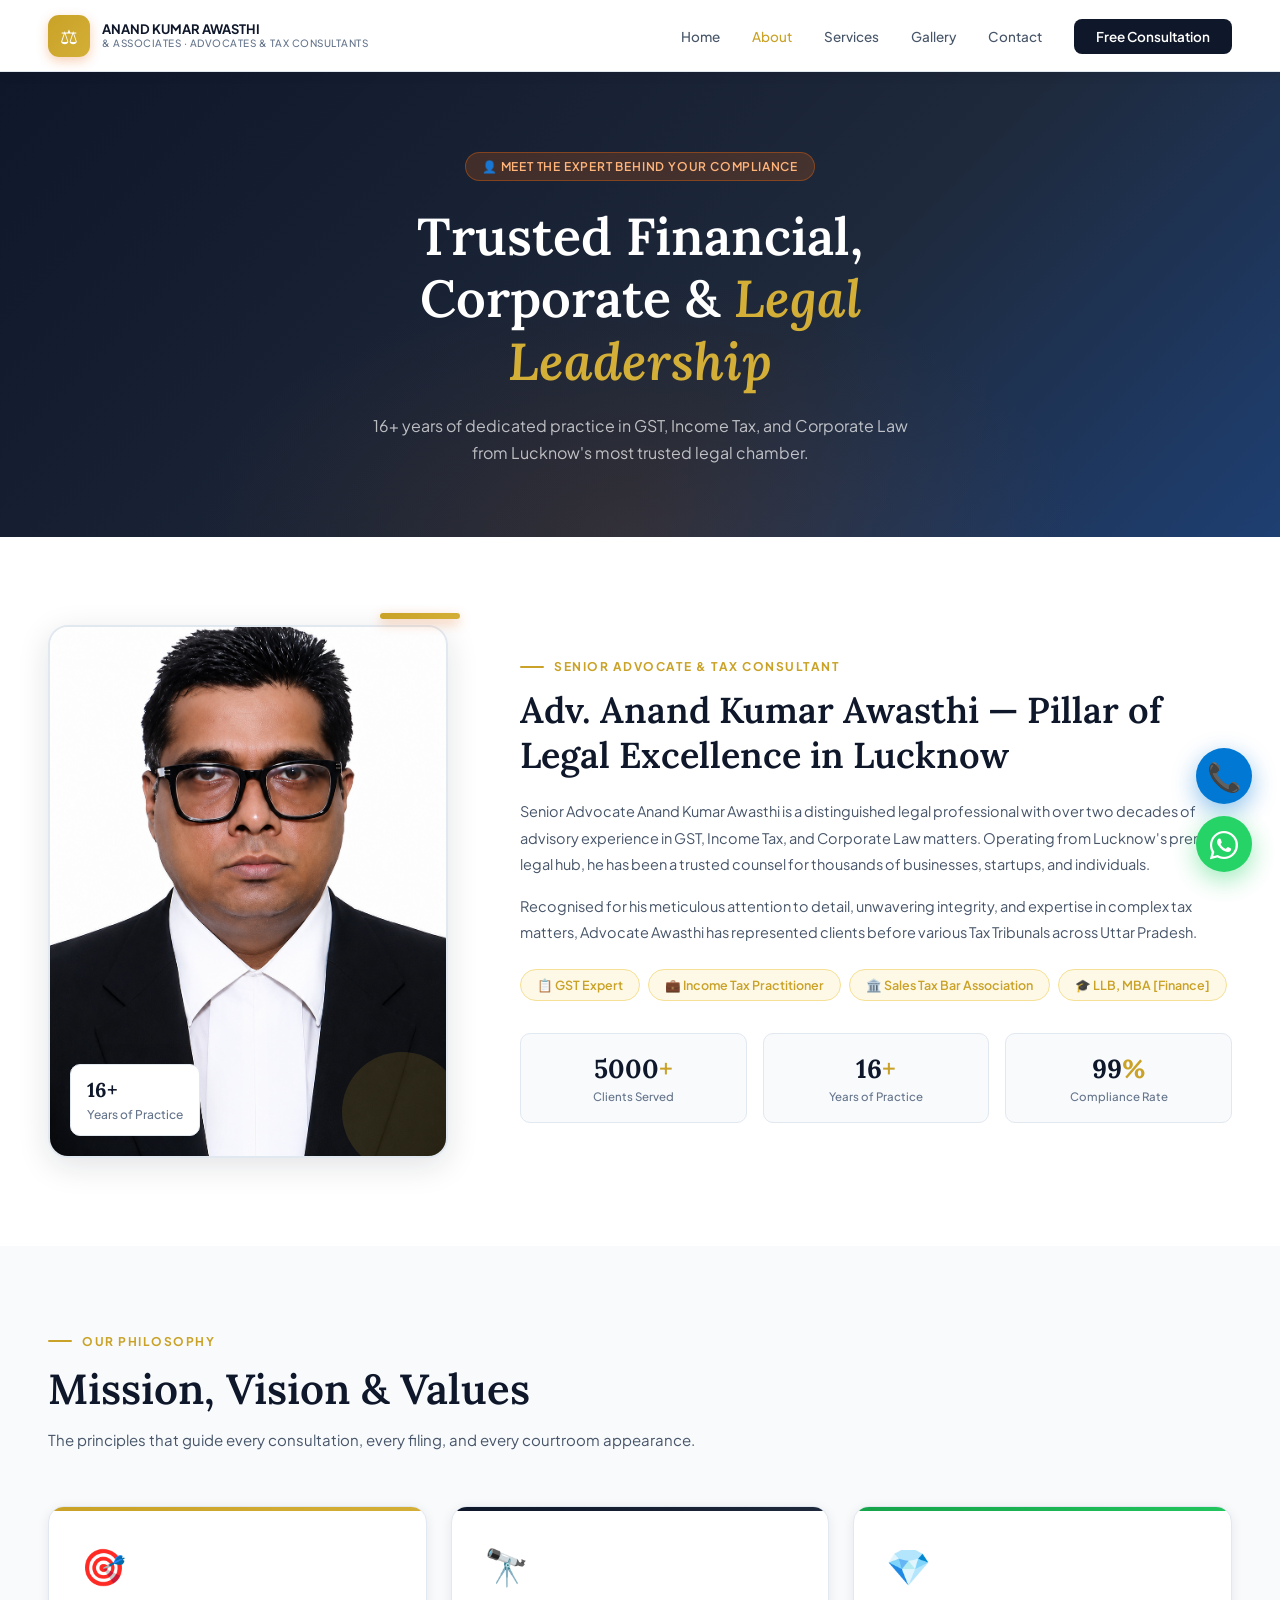
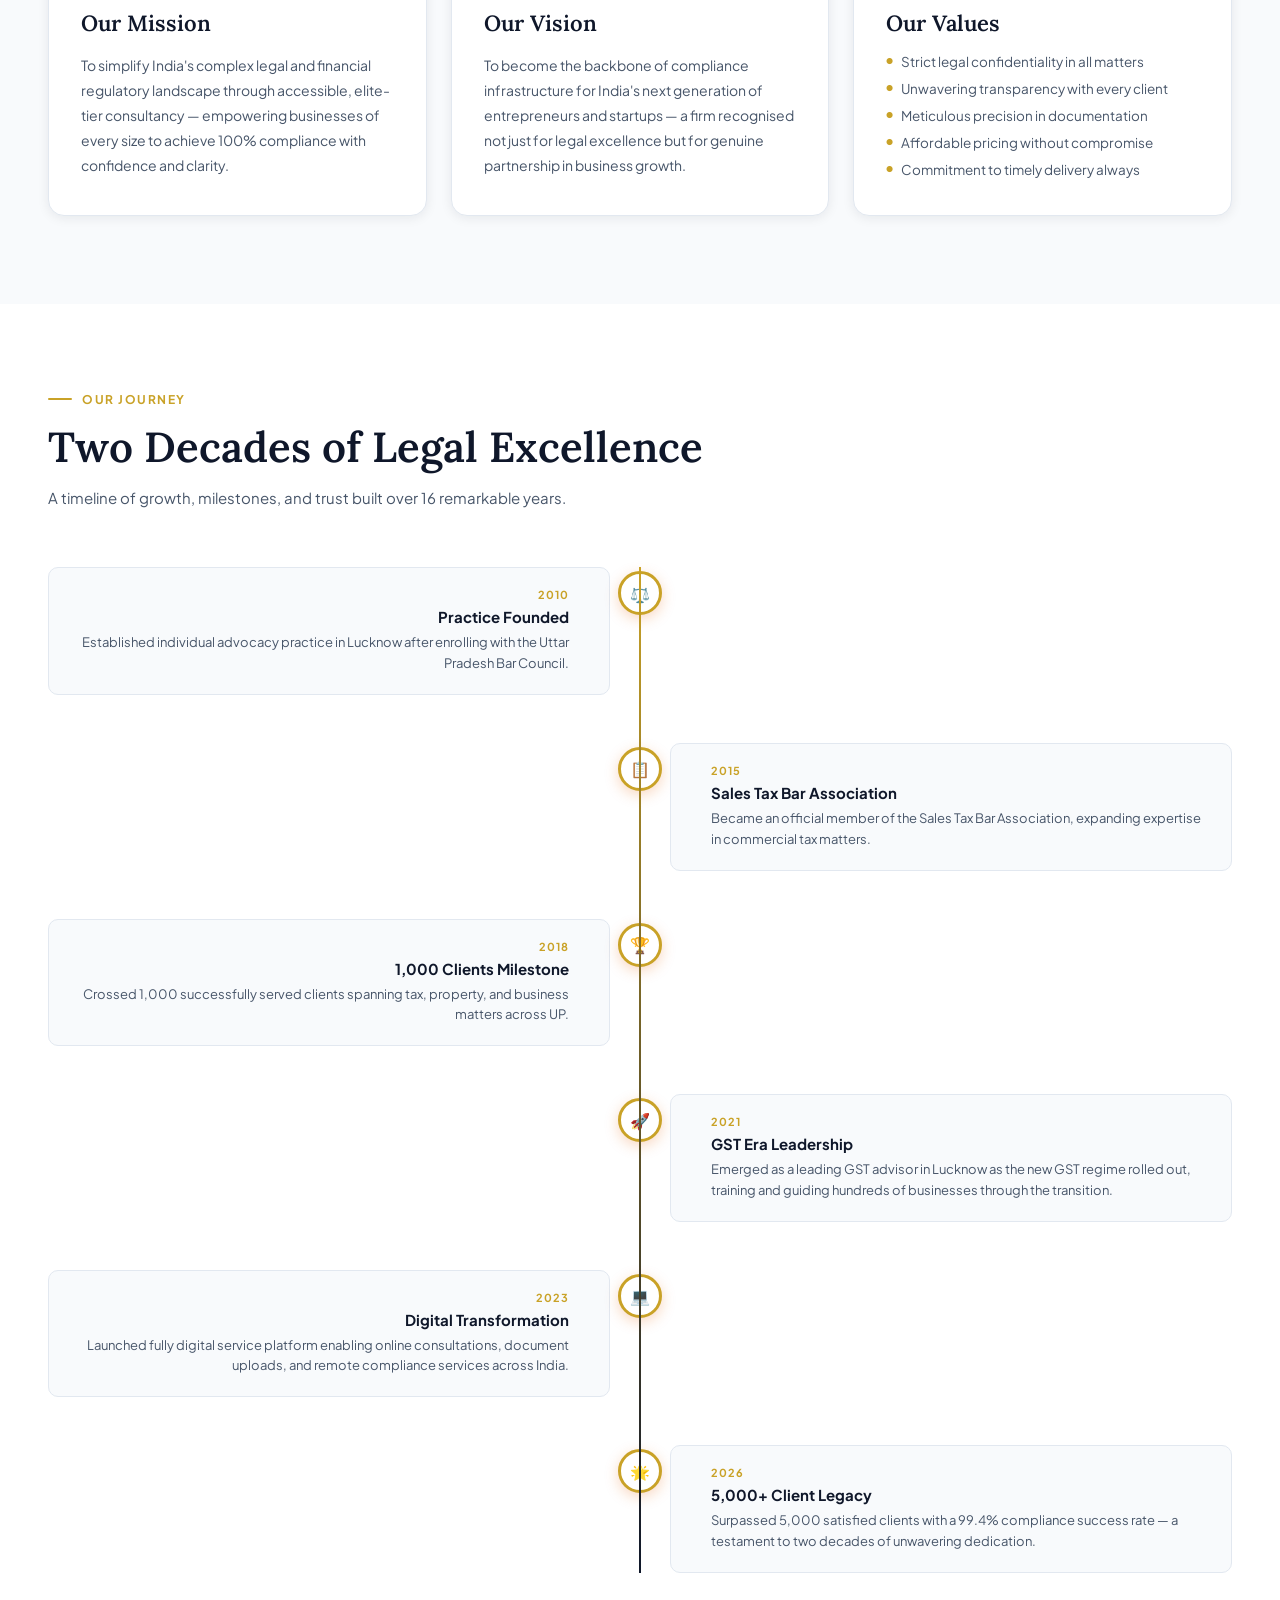
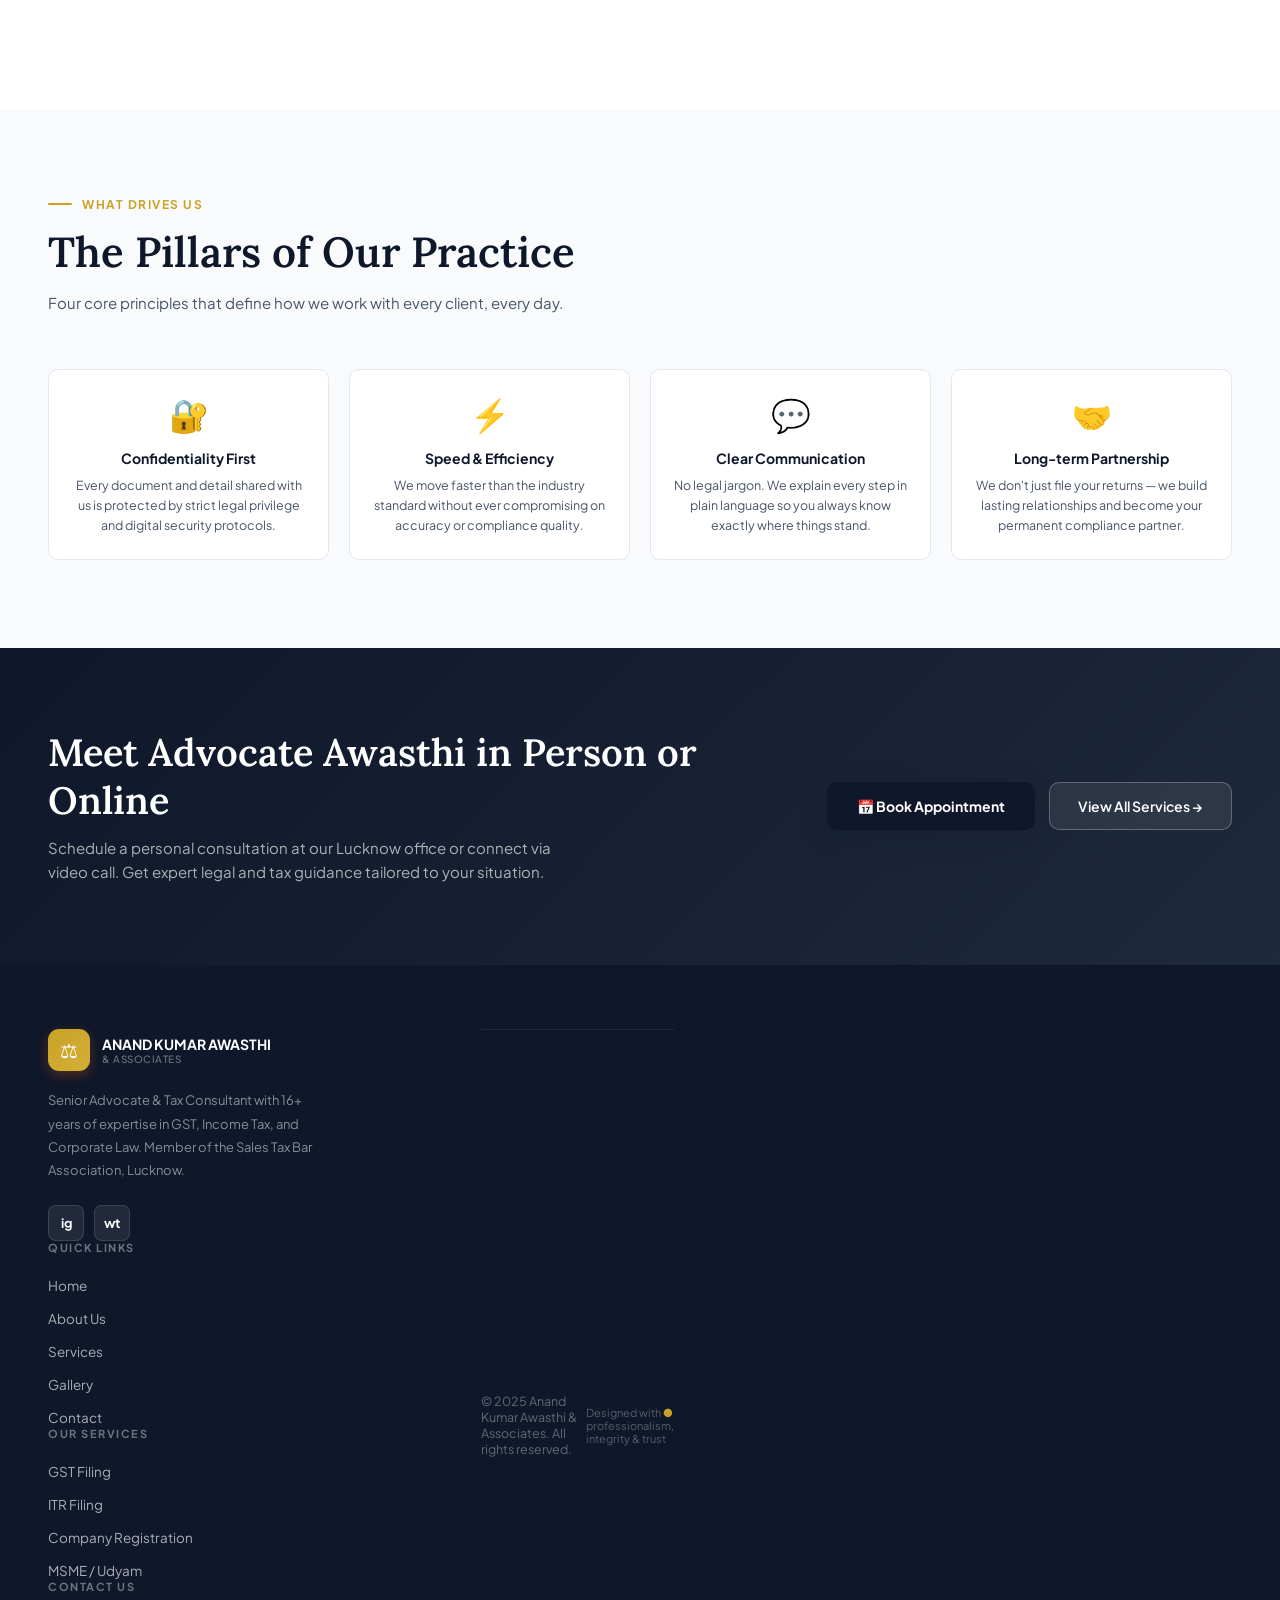
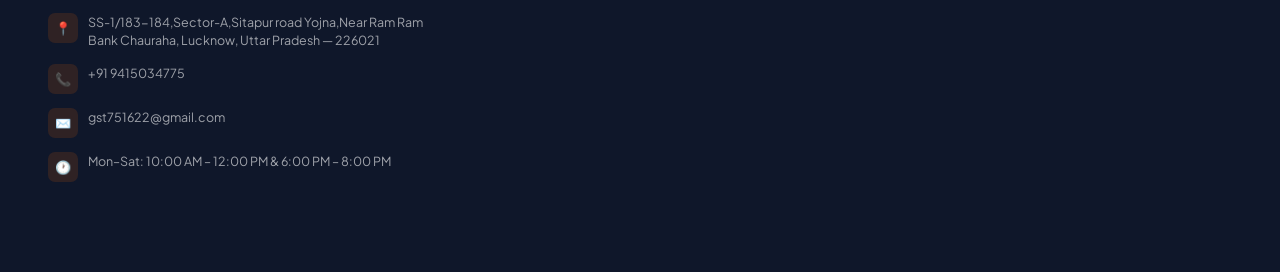
==== commit bdb36fa3: "adsde" ====
--- a/about.html
+++ b/about.html
@@ -484,8 +484,10 @@
         <div class="nav-logo-text"><strong style="color:white;font-size:14px;">ANAND KUMAR AWASTHI</strong><span style="color:rgba(255,255,255,0.4);">& Associates</span></div>
       </a>
       <p>Senior Advocate & Tax Consultant with 16+ years of expertise in GST, Income Tax, and Corporate Law. Member of the Sales Tax Bar Association, Lucknow.</p>
-      <div class="footer-socials"><a class="social-btn" href="#">in</a><a class="social-btn" href="#">fb</a><a class="social-btn" href="#">tw</a></div>
-    </div>
+      <div class="footer-socials">
+        <a class="social-btn" href="https://www.instagram.com/adv_anandkumarawasthi3/">ig</a>
+        <a class="social-btn" href="https://wa.me/919415034775?utm_source=chatgpt.com">wt</a>
+      </div>
     <div class="footer-col"><h4>Quick Links</h4><ul><li><a href="index.html">Home</a></li><li><a href="about.html">About Us</a></li><li><a href="services.html">Services</a></li><li><a href="gallery.html">Gallery</a></li><li><a href="contact.html">Contact</a></li></ul></div>
     <div class="footer-col"><h4>Our Services</h4><ul><li><a href="services.html">GST Filing</a></li><li><a href="services.html">ITR Filing</a></li><li><a href="services.html">Company Registration</a></li><li><a href="services.html">MSME / Udyam</a></li></ul></div>
     <div class="footer-col"><h4>Contact Us</h4>
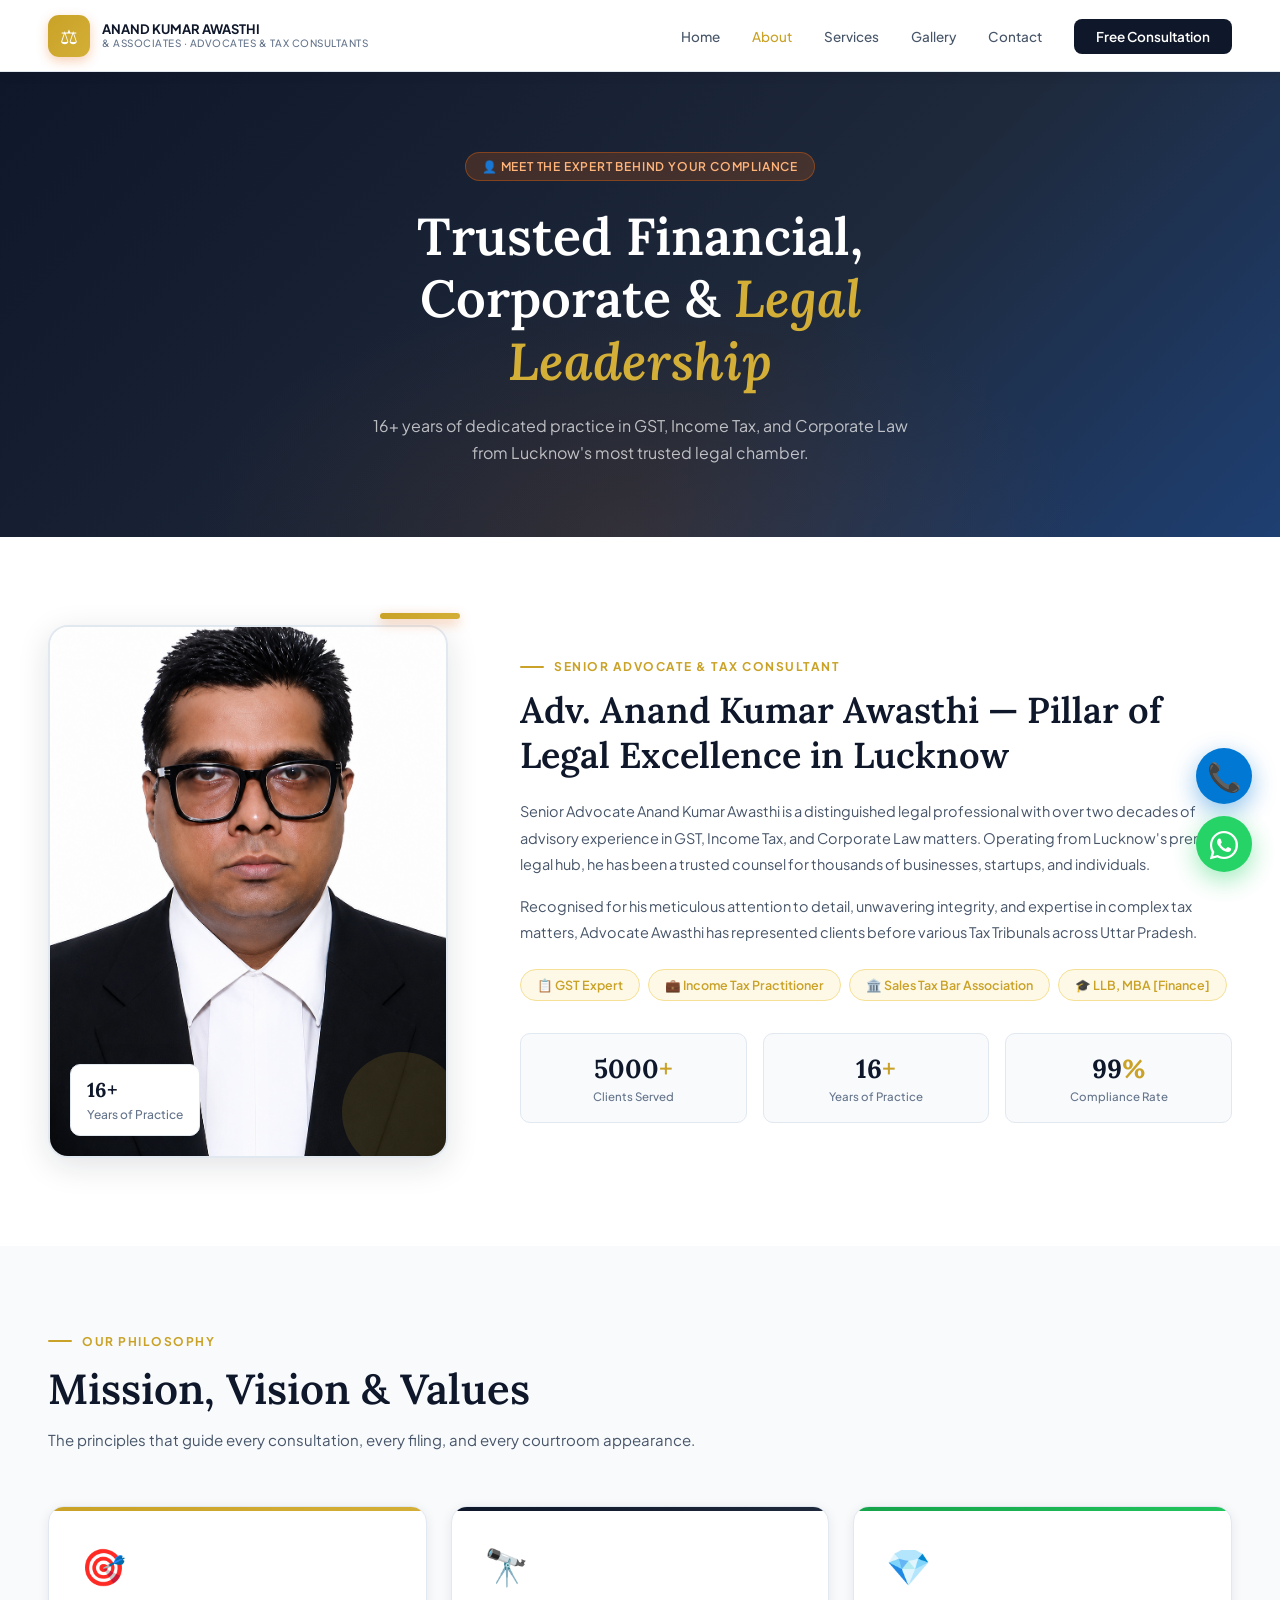
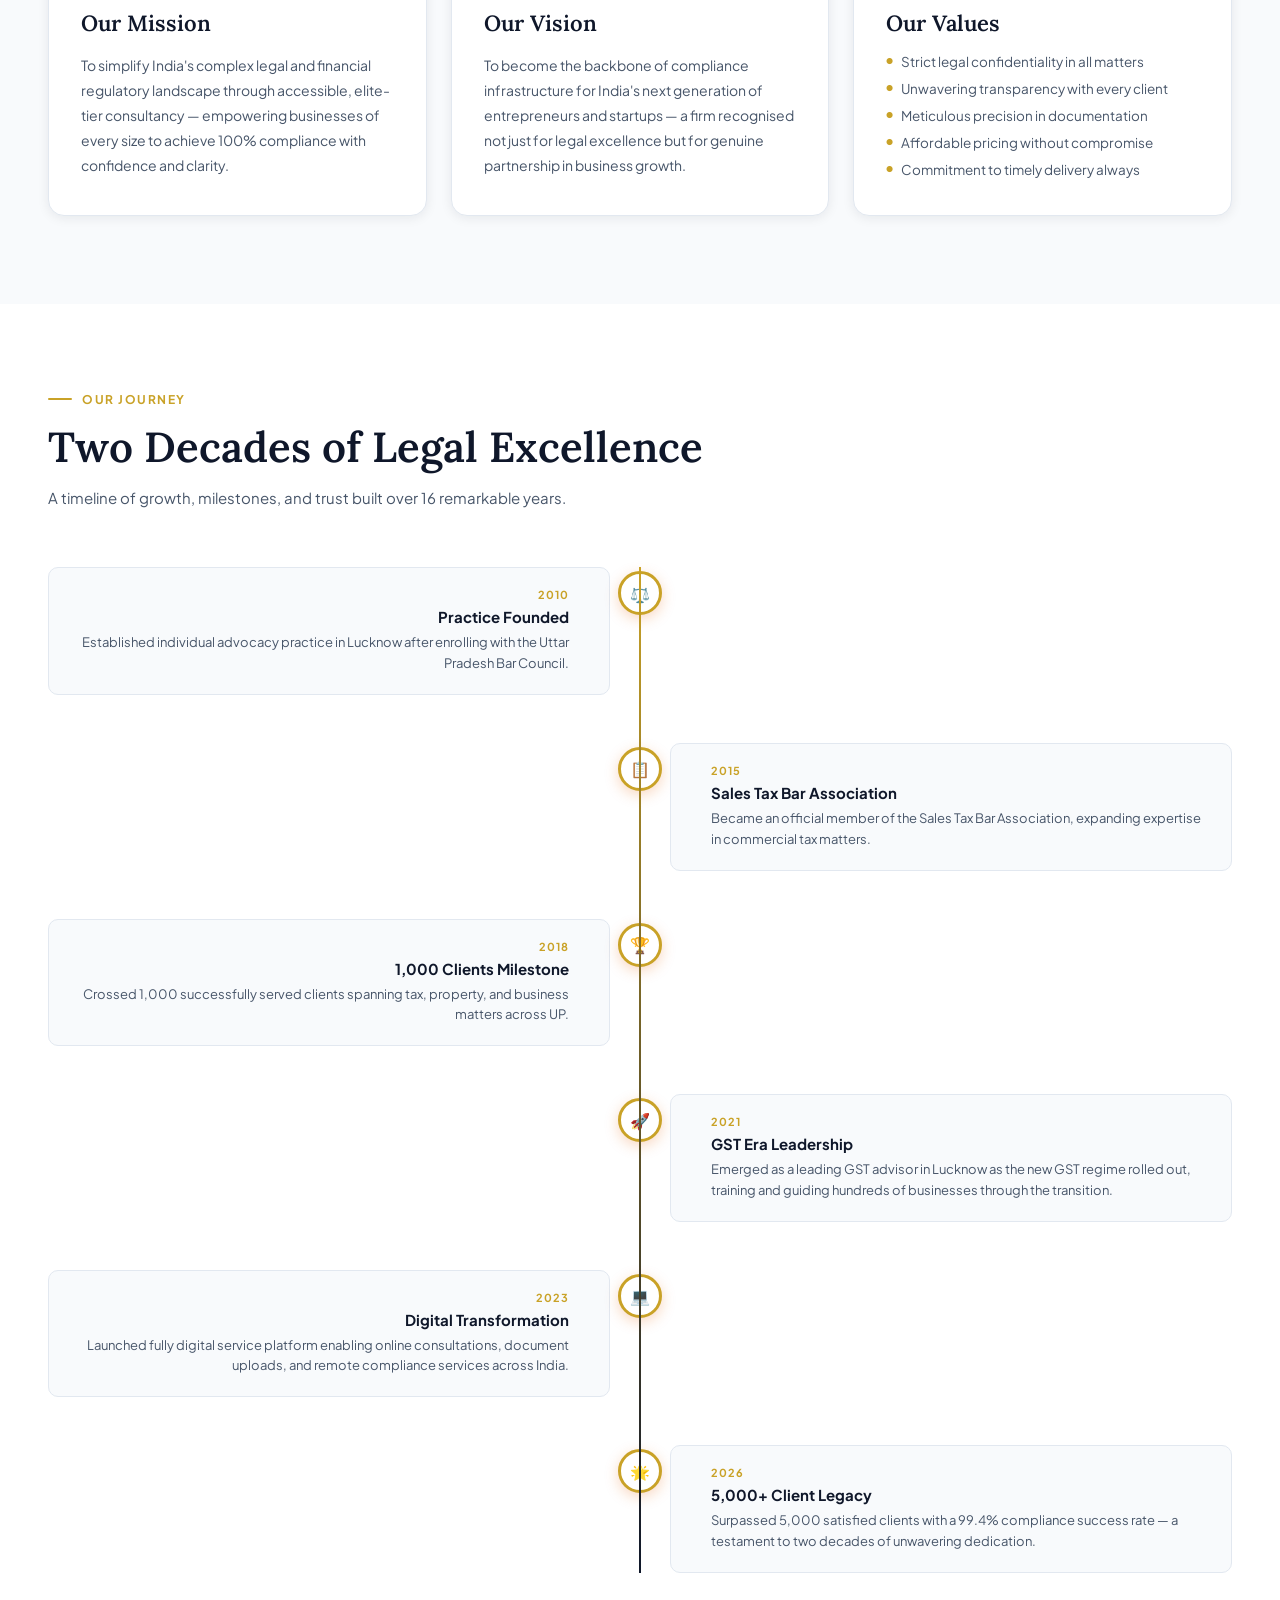
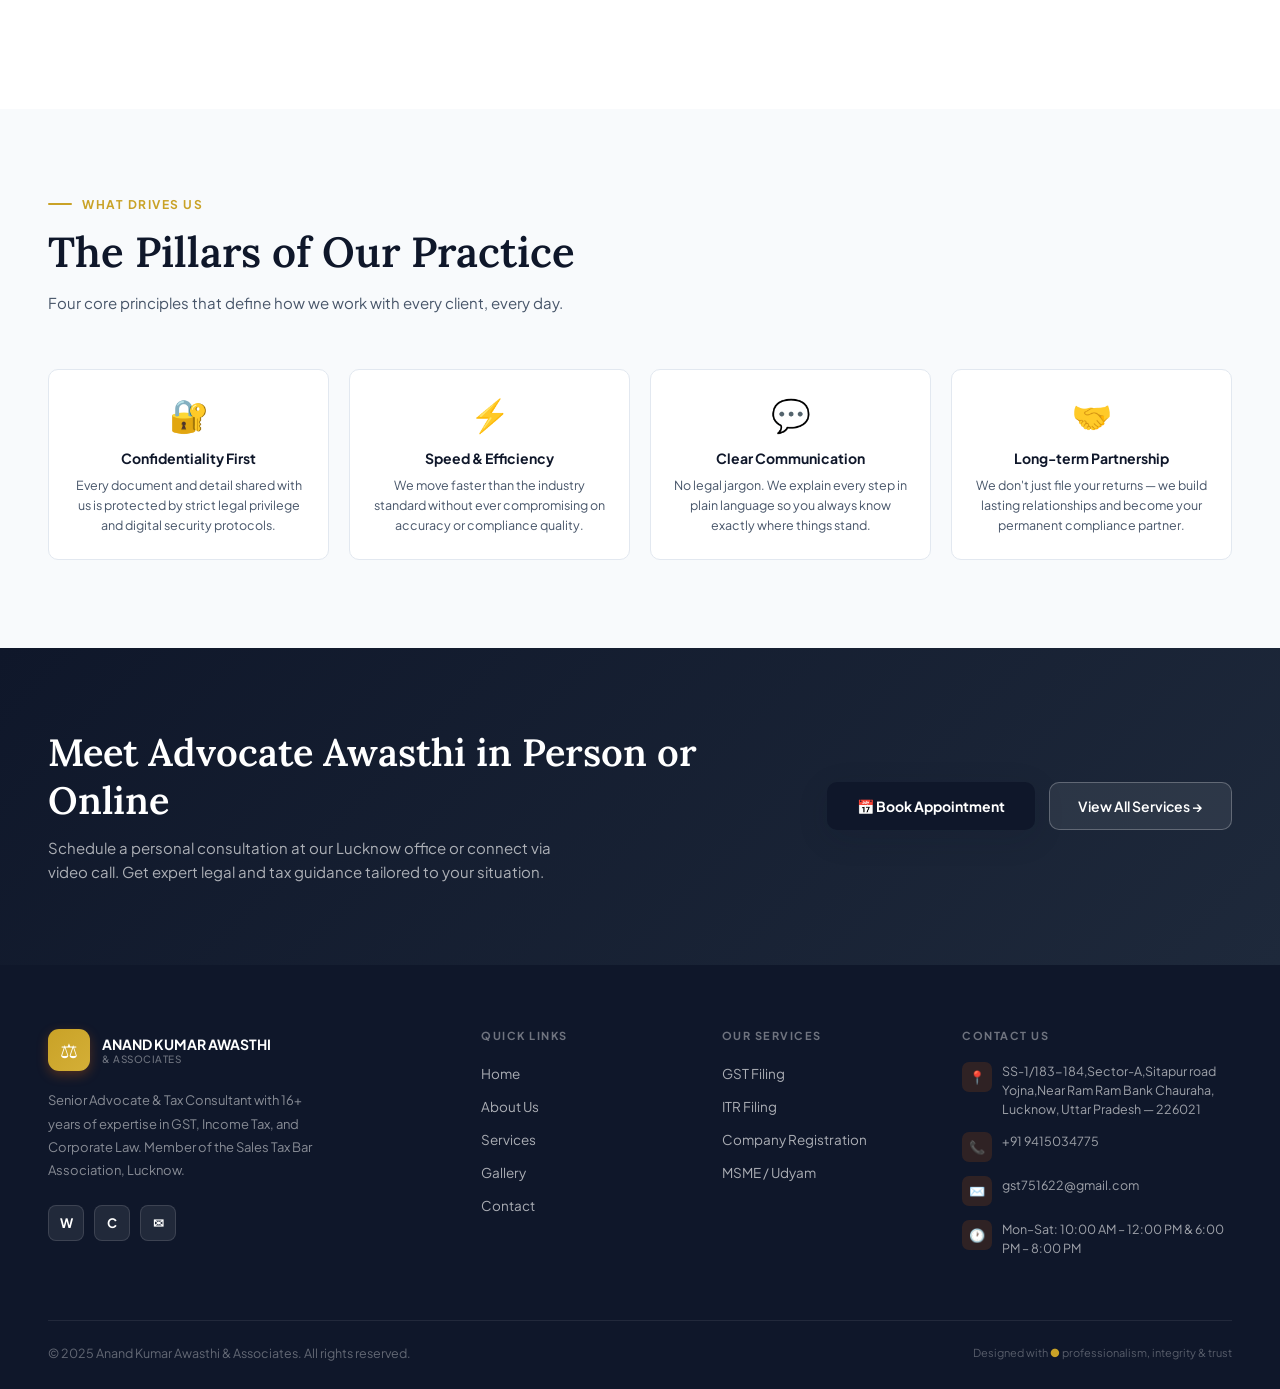
==== commit f166d573: "lpoiuyt" ====
--- a/about.html
+++ b/about.html
@@ -485,9 +485,11 @@
       </a>
       <p>Senior Advocate & Tax Consultant with 16+ years of expertise in GST, Income Tax, and Corporate Law. Member of the Sales Tax Bar Association, Lucknow.</p>
       <div class="footer-socials">
-        <a class="social-btn" href="https://www.instagram.com/adv_anandkumarawasthi3/">ig</a>
-        <a class="social-btn" href="https://wa.me/919415034775?utm_source=chatgpt.com">wt</a>
-      </div>
+        <a href="https://wa.me/919415034775" class="social-btn" title="WhatsApp">W</a>
+        <a href="tel:+919415034775" class="social-btn" title="Call">C</a>
+        <a href="mailto:gst751622@gmail.com" class="social-btn" title="Email">✉</a>
+      </div>
+    </div>
     <div class="footer-col"><h4>Quick Links</h4><ul><li><a href="index.html">Home</a></li><li><a href="about.html">About Us</a></li><li><a href="services.html">Services</a></li><li><a href="gallery.html">Gallery</a></li><li><a href="contact.html">Contact</a></li></ul></div>
     <div class="footer-col"><h4>Our Services</h4><ul><li><a href="services.html">GST Filing</a></li><li><a href="services.html">ITR Filing</a></li><li><a href="services.html">Company Registration</a></li><li><a href="services.html">MSME / Udyam</a></li></ul></div>
     <div class="footer-col"><h4>Contact Us</h4>
